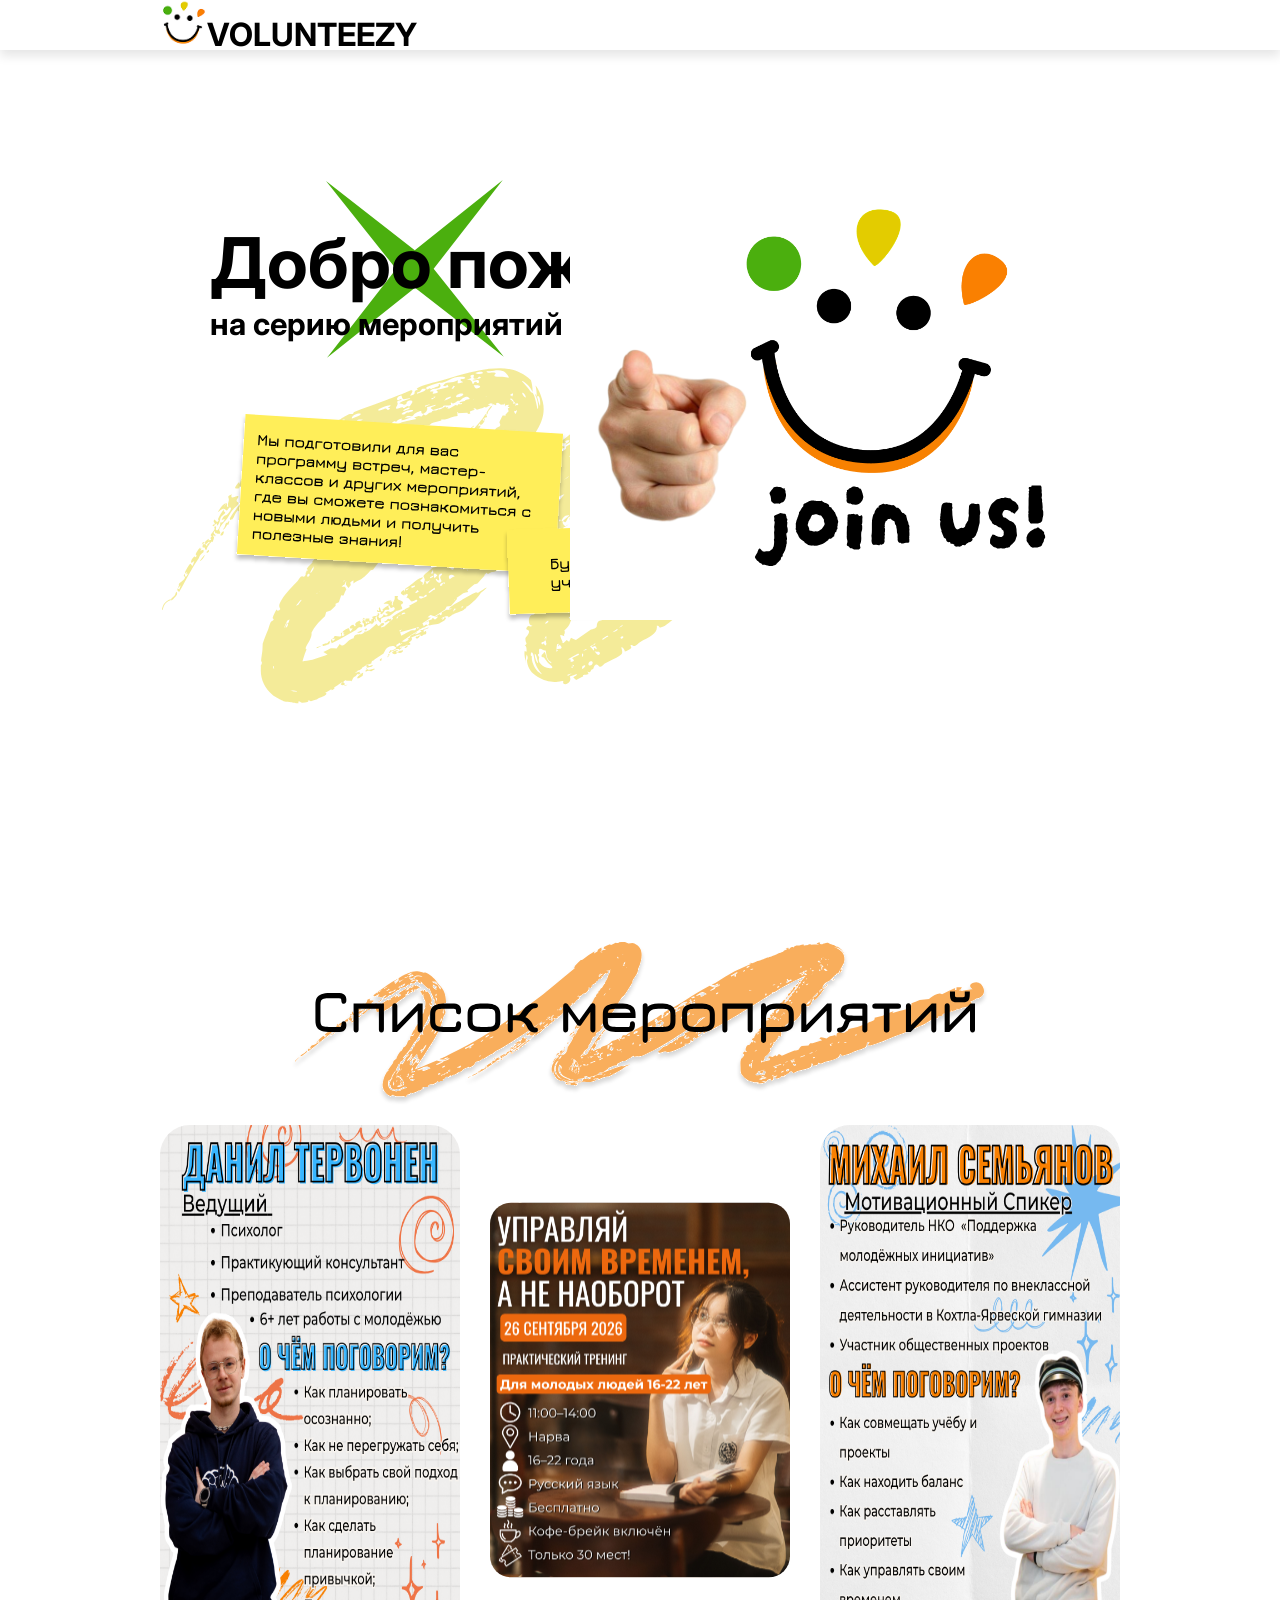
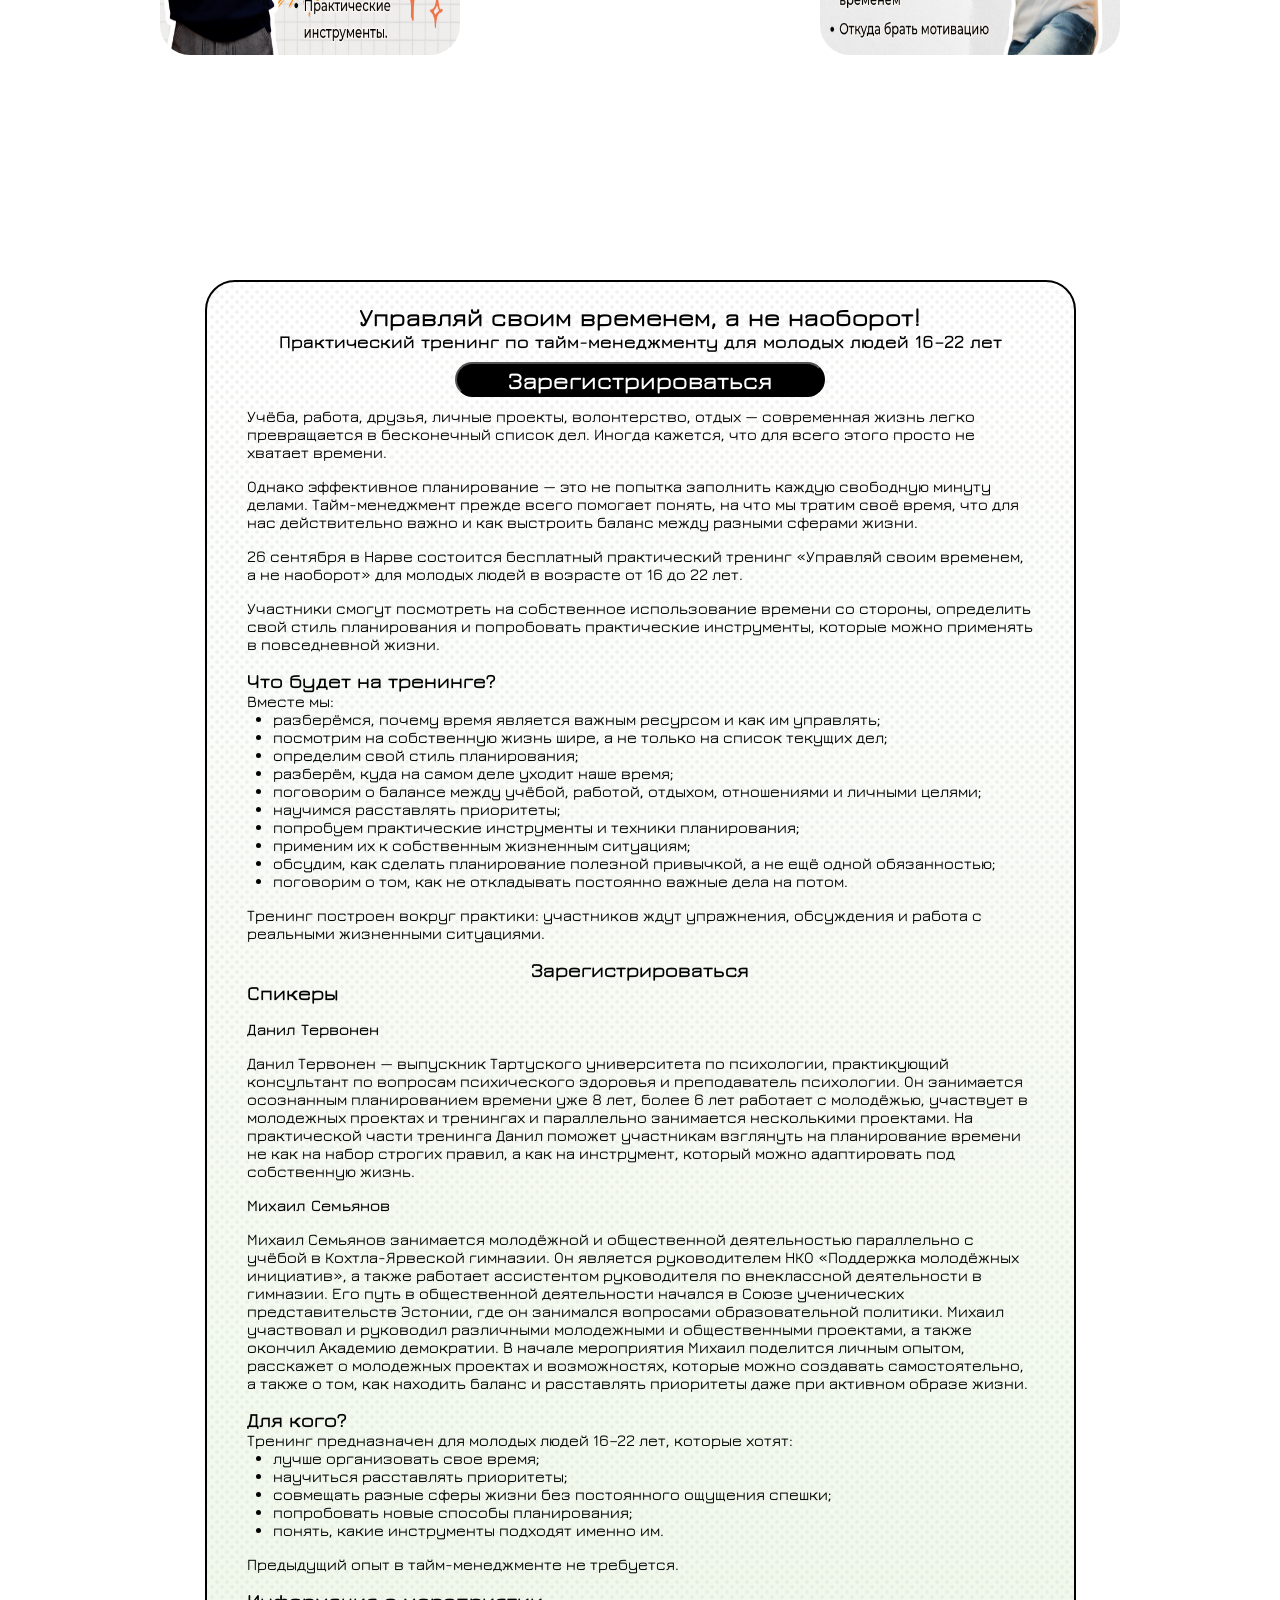
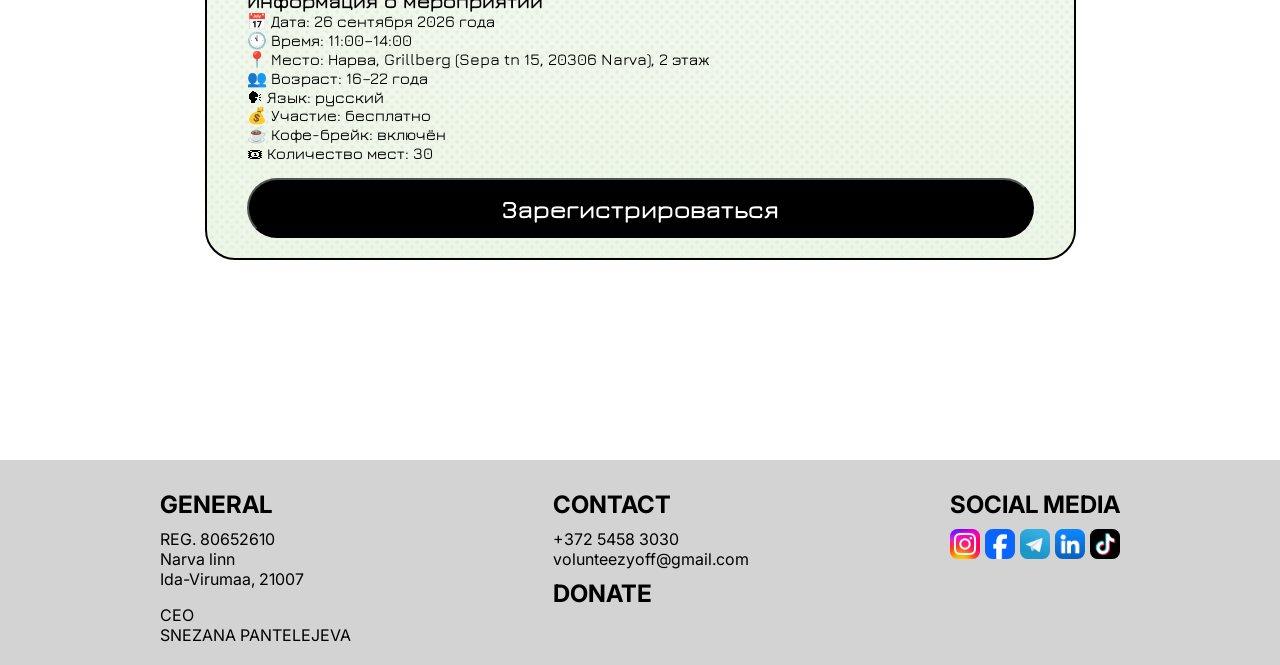
==== index.html @ ad58141f "Update index.html" ====
<head>
    <meta charset="UTF-8">
    <meta name="viewport" content="width=device-width, initial-scale=1.0">
    <title>VOLUNTEEZYland</title>
    <link rel="preconnect" href="https://fonts.googleapis.com">
    <link rel="preconnect" href="https://fonts.gstatic.com" crossorigin>
    <link href="https://fonts.googleapis.com/css2?family=Inter:ital,opsz,wght@0,14..32,100..900;1,14..32,100..900&display=swap" rel="stylesheet">
    <link rel="stylesheet" href="base.css">
</head>

<body>
    <header>
        <div class="container">
            <span class="logo"><a href=""><img src="img/logo.png">VOLUNTEEZY</a></span>
        </div>
    </header>
    
    <div class="start container">
        <div>
            <div class="title">
                <h1>Добро пожаловать</h1>
                <h3>на серию мероприятий MTÜ VOLUNTEEZY!</h3>
                <span class="star"><img src="img/Star 1.svg" alt=""></span>
                <span class="textt"><img src="img/info.svg" alt=""></span>
            </div>
            <span class="stiker"><img src="img/stiker.svg" alt=""></span>
        </div>
    </div>
    
    <div class="spisok container">
        <img src="img/spisok.svg" alt="">
    </div>

    <div class="cards container">
        <a href="#event1"><img src="img/daniil otdelno.png" alt=""></a>
        <a href="#event1"><img src="img/insta 1.svg" alt=""></a>
        <a href="#event1"><img src="img/mihail otdelno.png" alt=""></a>
    </div>

    <section id="event1">
        <div class="text container">
            <div class="eventbox">
                <h2>Управляй своим временем, а не наоборот!</h2>
                <h3>Практический тренинг по тайм-менеджменту для молодых людей 16–22 лет</h3>
                <div class="firstbutton"><button onclick="window.location.href='https://fienta.com/et/upravlyay-svoim-vremenem-a-ne-naoborot-prakticheskiy-trening-po-taym-menedzhmentu-dlya-molodyh-lyudey?utm_source=homepage&utm_medium=website'">Зарегистрироваться</button></div>
                <p>Учёба, работа, друзья, личные проекты, волонтерство, отдых — современная жизнь легко превращается в бесконечный список дел. Иногда кажется, что для всего этого просто не хватает времени.</p>
                <p>Однако эффективное планирование — это не попытка заполнить каждую свободную минуту делами. Тайм-менеджмент прежде всего помогает понять, на что мы тратим своё время, что для нас действительно важно и как выстроить баланс между разными сферами жизни.</p>
                <p>26 сентября в Нарве состоится бесплатный практический тренинг «Управляй своим временем, а не наоборот» для молодых людей в возрасте от 16 до 22 лет.</p>
                <p>Участники смогут посмотреть на собственное использование времени со стороны, определить свой стиль планирования и попробовать практические инструменты, которые можно применять в повседневной жизни.</p>
                <h4>Что будет на тренинге?</h4>
                <p class="exceptionli">Вместе мы:</p>
                <ul>
                    <li>разберёмся, почему время является важным ресурсом и как им управлять;</li>
                    <li>посмотрим на собственную жизнь шире, а не только на список текущих дел;</li>
                    <li>определим свой стиль планирования;</li>
                    <li>разберём, куда на самом деле уходит наше время;</li>
                    <li>поговорим о балансе между учёбой, работой, отдыхом, отношениями и личными целями;</li>
                    <li>научимся расставлять приоритеты;</li>
                    <li>попробуем практические инструменты и техники планирования;</li>
                    <li>применим их к собственным жизненным ситуациям;</li>
                    <li>обсудим, как сделать планирование полезной привычкой, а не ещё одной обязанностью;</li>
                    <li>поговорим о том, как не откладывать постоянно важные дела на потом.</li>
                </ul>
                <p>Тренинг построен вокруг практики: участников ждут упражнения, обсуждения и работа с реальными жизненными ситуациями. </p>
                <a href="https://fienta.com/et/upravlyay-svoim-vremenem-a-ne-naoborot-prakticheskiy-trening-po-taym-menedzhmentu-dlya-molodyh-lyudey?utm_source=homepage&utm_medium=website">Зарегистрироваться</a>
                <h4 class="space">Спикеры</h4>
                <p class="pname">Данил Тервонен</p>
                <p>Данил Тервонен — выпускник Тартуского университета по психологии, практикующий консультант по вопросам психического здоровья и преподаватель психологии. Он занимается осознанным планированием времени уже 8 лет, более 6 лет работает с молодёжью, участвует в молодежных проектах и тренингах и параллельно занимается несколькими проектами. На практической части тренинга Данил поможет участникам взглянуть на планирование времени не как на набор строгих правил, а как на инструмент, который можно адаптировать под собственную жизнь.</p>
                <p class="pname">Михаил Семьянов</p>
                <p>Михаил Семьянов занимается молодёжной и общественной деятельностью параллельно с учёбой в Кохтла-Ярвеской гимназии. Он является руководителем НКО «Поддержка молодёжных инициатив», а также работает ассистентом руководителя по внеклассной деятельности в гимназии. Его путь в общественной деятельности начался в Союзе ученических представительств Эстонии, где он занимался вопросами образовательной политики. Михаил участвовал и руководил различными молодежными и общественными проектами, а также окончил Академию демократии. В начале мероприятия Михаил поделится личным опытом, расскажет о молодежных проектах и возможностях, которые можно создавать самостоятельно, а также о том, как находить баланс и расставлять приоритеты даже при активном образе жизни.</p>
                <h4>Для кого?</h4>
                <p class="exceptionli">Тренинг предназначен для молодых людей 16–22 лет, которые хотят:</p>
                <ul>
                    <li>лучше организовать свое время;</li>
                    <li>научиться расставлять приоритеты;</li>
                    <li>совмещать разные сферы жизни без постоянного ощущения спешки;</li>
                    <li>попробовать новые способы планирования;</li>
                    <li>понять, какие инструменты подходят именно им.</li>
                </ul>
                <p>Предыдущий опыт в тайм-менеджменте не требуется.</p>
                <h4>Информация о мероприятии</h4>
                <ul class="list">
                    <li>📅 Дата: 26 сентября 2026 года</li>
                    <li>🕚 Время: 11:00–14:00</li>
                    <li>📍 Место: Нарва, Grillberg (Sepa tn 15, 20306 Narva), 2 этаж</li>
                    <li>👥 Возраст: 16–22 года</li>
                    <li>🗣 Язык: русский</li>
                    <li>💰 Участие: бесплатно</li>
                    <li>☕️ Кофе-брейк: включён</li>
                    <li>🎟 Количество мест: 30</li>
                </ul>
                <div class="lastbutton"><button onclick="window.location.href='https://fienta.com/et/upravlyay-svoim-vremenem-a-ne-naoborot-prakticheskiy-trening-po-taym-menedzhmentu-dlya-molodyh-lyudey?utm_source=homepage&utm_medium=website'">Зарегистрироваться</button></div>
            </div>
        </div>
    </section>


    <footer>
        <div class="f container">
            <div>
                <h2>GENERAL</h2>
                <p>REG. 80652610</p>
                <p>Narva linn</p>
                <p>Ida-Virumaa, 21007</p>
                <p class="CEO">CEO</p>
                <p>SNEZANA PANTELEJEVA</p>
            </div>
            <div>
                <h2>CONTACT</h2>
                <p>+372 5458 3030</p>
                <p>volunteezyoff@gmail.com</p>
                <h2>DONATE</h2>
            </div>
            <div>
                <h2>SOCIAL MEDIA</h2>
                <div>
                    <ul>
                       <li><a href="https://www.instagram.com/volunteezy_estonia?igsh=MThyc3R0cWtpamVhZQ=="><img src="img/inst.svg" alt=""></a></li>
                       <li><a href="https://www.facebook.com/share/1DVVcour4d/"><img src="img/facebook.svg" alt=""></a>
                       <li><a href="https://t.me/volunteezyEE"><img src="img/telegram.svg" alt=""></a></li>
                       <li><a href="https://linktr.ee/volunteezyest"><img src="img/In.svg" alt=""></a></li>
                       <li><a href="https://www.tiktok.com/@volunteezy.ee"><img src="img/tiktok.svg" alt=""></a></li>
                    </ul>
                </div>
            </div>
        </div>
    </footer>
</body>
</html>
---- base.css ----
@import url('https://fonts.googleapis.com/css2?family=Jura:wght@300;400;500;600;700&display=swap');

* {
    box-sizing: border-box;
    margin: 0;
    padding: 0;
}

body {
    font-family: "inter" ;
    font-weight: 400;
    font-size: 16px;
}

a {
    text-decoration: none;
}

img {
    max-width: 100%;
}

button {
    transition: all 500ms ease;
}

button:hover {
    cursor: pointer;
    transform: scale(1.05);
}

.container {
    justify-self: center; 
    height: fit-content;
    max-width: 1320px;
    width: 75vw;
    margin: 0 auto;
}

html {
    scroll-behavior: smooth;
}

section {
    scroll-margin-top: 100px;
}

/*header*/

header {
    height: 50px;
    align-items: center;
    position: fixed;
    top: 0;
    width: 100%;
    background: white;
    box-shadow: 0 6px 10px rgba(0, 0, 0, 0.1);
    z-index: 100;
}

header .logo {
    text-transform: uppercase;
    font-size: 32px;
    font-weight: bold;
    color: black;
}

header .logo a {
    color: black;
}

header .logo img {
    height: 46px;
}

header nav {
    float: right;
    width: 50%;
    padding: 15px 0;
}

header nav ul {
    list-style: none;
    display: flex;
    justify-content: space-between;
}

header nav ul li {
    display: inline-block;
    padding: 0;
}

header nav ul li a {
    color:black
}

header nav ul li a:hover {
    border-bottom: 1px solid black;
}

/*last info box*/

footer {
    width: 100%;
    background: lightgray;
    padding: 20px 0;
    margin-top: 20px;
}

footer .f {
    display: flex;
    justify-content: space-between;
}

footer h2 {
    margin: 10px 0;
}

footer .CEO {
    margin-top: 16px
}

footer img {
    height: 30px;
}

footer ul {
    list-style: none;
    display: flex;
    justify-content: space-between;
}

footer ul li {
    display: inline-block;
    padding: 0;
}

/*start*/

.start {
    margin-top: 220px;
    position: relative;
}

.start h1 {
    font-size: 70px;
}

.start h3 {
    font-size: 31px;
}

.start .title {
    position: relative;
    display: inline-block;
    padding-left: 50px;
}

.start .star {
    position: absolute;
    z-index: -1;
    top: -40;
    right: 356;
}

.start .textt img {
    max-width: 100%;
    position: absolute;
    right: 15;
}

.start .stiker {
    position: absolute;
    right: 50px;
    top: -100px;
}

/*spisok*/
.spisok {
    margin-top: 600px;
    display: flex;
    justify-content: center;
}

/*cards*/

.cards {
    margin-top: 20px;
    display: grid;
    grid-template-columns: repeat(3, 1fr);
    gap: 30px;
}

.cards img {
    display: block;
    width: 420px;
    height: 530px;
    border-radius: 30px;
}

/*event box*/

.text {
    margin-top: 225px;
    display: flex;
    justify-content: center;
    margin-bottom: 200px;
    font-family: 'Jura', sans-serif;
    font-weight: 500;
}

.text .eventbox {
    width: 871px;
    padding: 20px 40px 20px 40px;
    border: 2px solid black;
    border-radius: 30px;
    background: radial-gradient(circle,rgba(216, 216, 216,.30) 2px, transparent 2px), radial-gradient(circle,rgba(216, 216, 216,.30) 2px, transparent 2px), linear-gradient(rgba(255, 255, 255, 1), rgba(75, 175, 14, 0.1));
    background-size: 10px 10px, 10px 10px, cover;
    background-position: 0 0, 5px 5px, 0 0;
}

.text .eventbox h2 {
    font-size: 25px;
    text-align: center;
}

.text .eventbox h3 {
    font-size: 18px;
    text-align: center;
}

.text .eventbox h4 {
    font-size: 20px;
}

.text .eventbox ul {
    margin-bottom: 16px;
}

.text .eventbox ul li {
    margin-left: 26px;
}

.text .eventbox button {
    color: white;
    background-color: black;
    font-weight: bold;
    font-family: 'Jura', sans-serif;
}

.text .eventbox .firstbutton {
    display: flex;
    justify-content: center;
    padding: 10px;
}

.text .eventbox .firstbutton button {
    font-size: 24px;
    height: 35px;
    width: 370px;
    border-radius: 30px;
}

.text .eventbox .lastbutton {
    display: flex;
    justify-content: center;
}

.text .eventbox .lastbutton button {
    font-size: 25px;
    width: 851px;
    height: 60px;
    border-radius: 30px;
}

.text .eventbox p {
    margin-bottom: 16px;
}

.text .eventbox a {
    color: black;
    display: block;
    font-size: 20px;
    text-align: center;
    font-weight: bold;
}

.text .eventbox .exceptionli {
    margin-bottom: 0px;
}

.text .eventbox .pname {
    font-weight: 600;
}

.text .eventbox .space {
    margin-bottom: 16px;
}

.text .eventbox .list {
    list-style: none;
    margin-left: -26px;
}
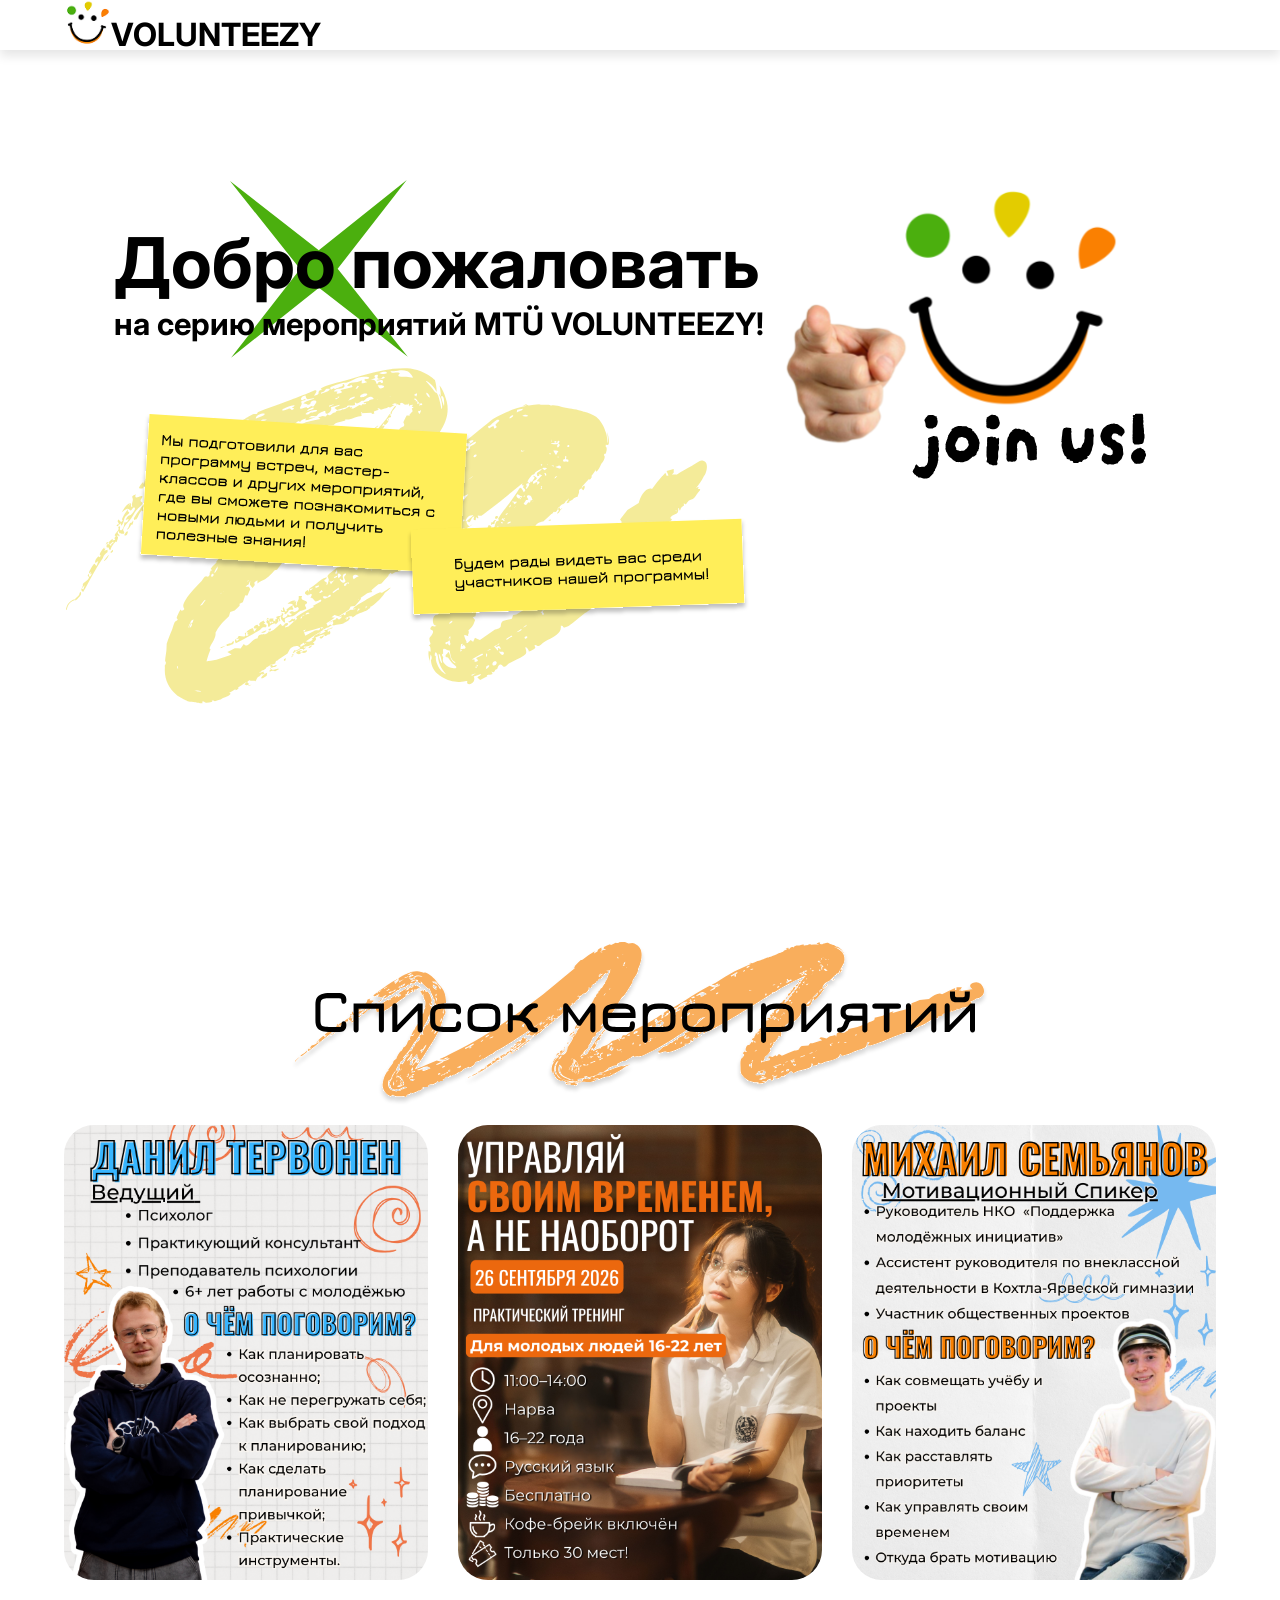
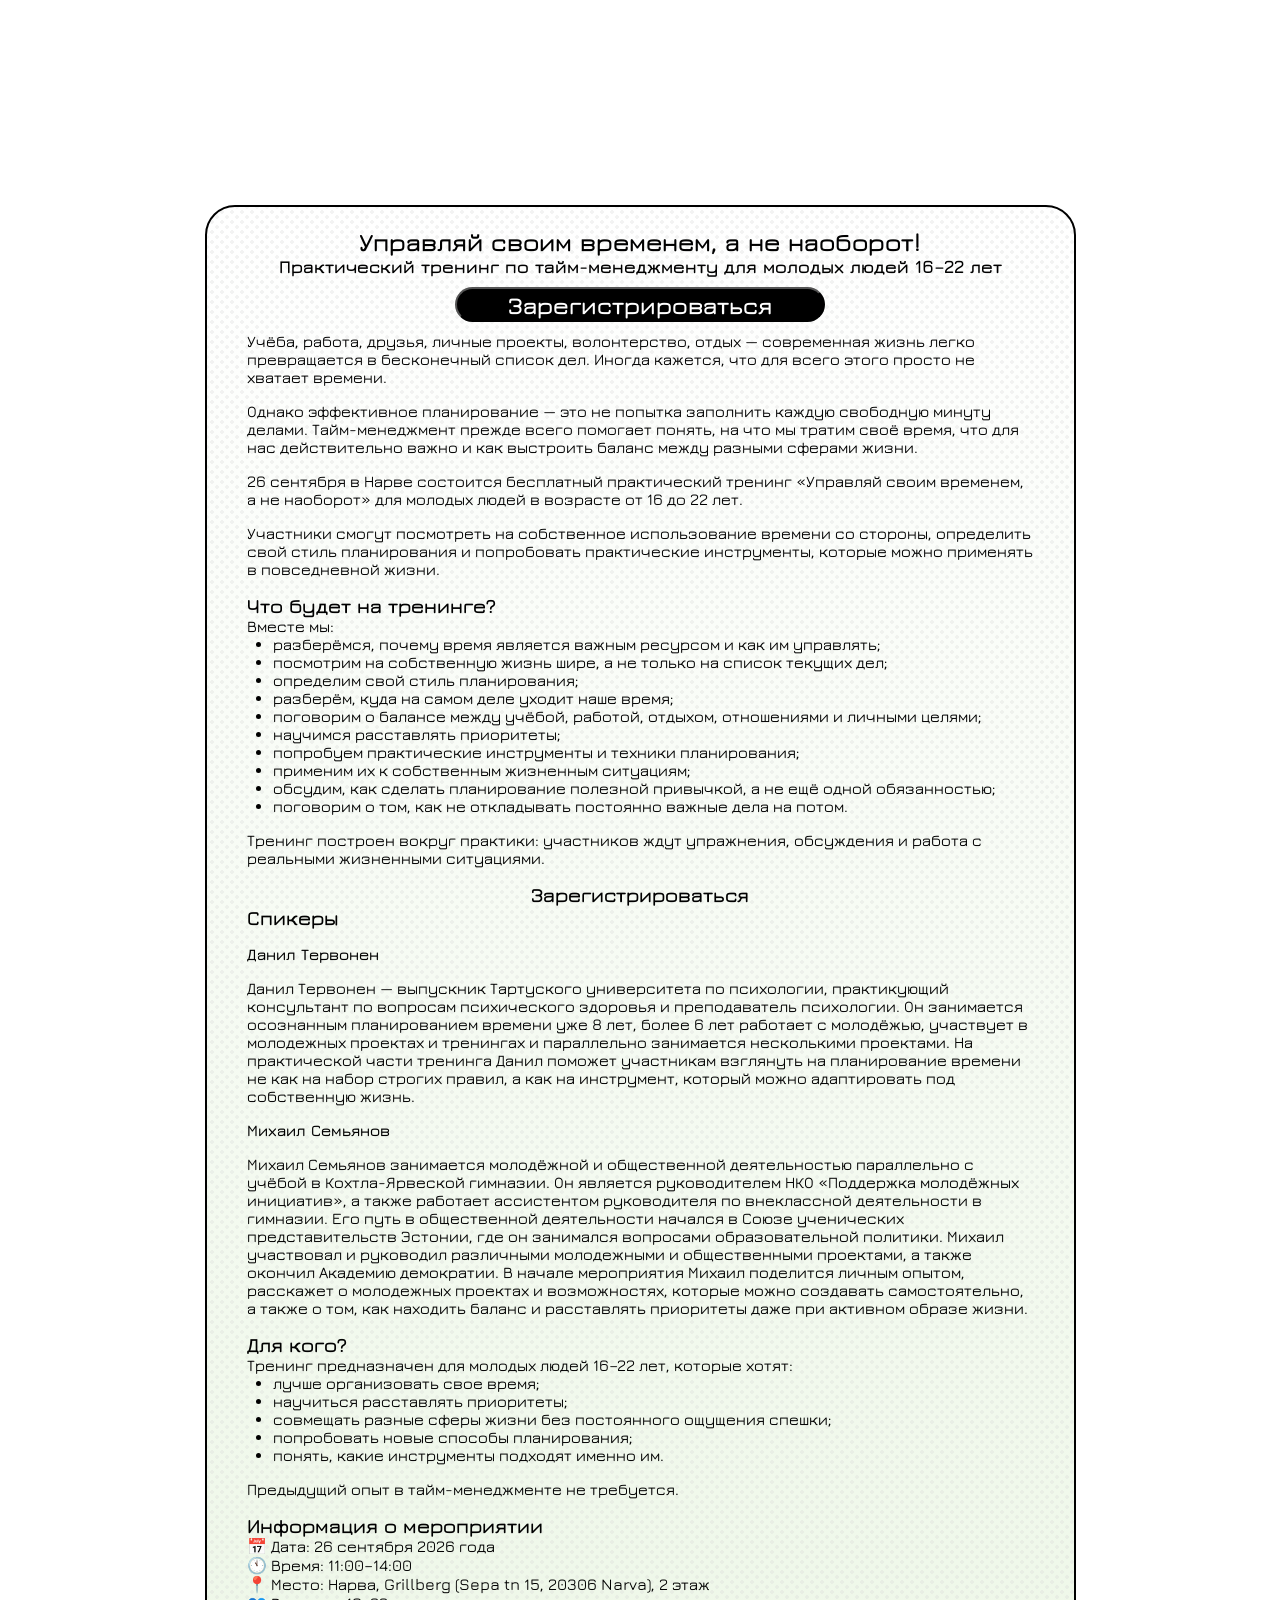
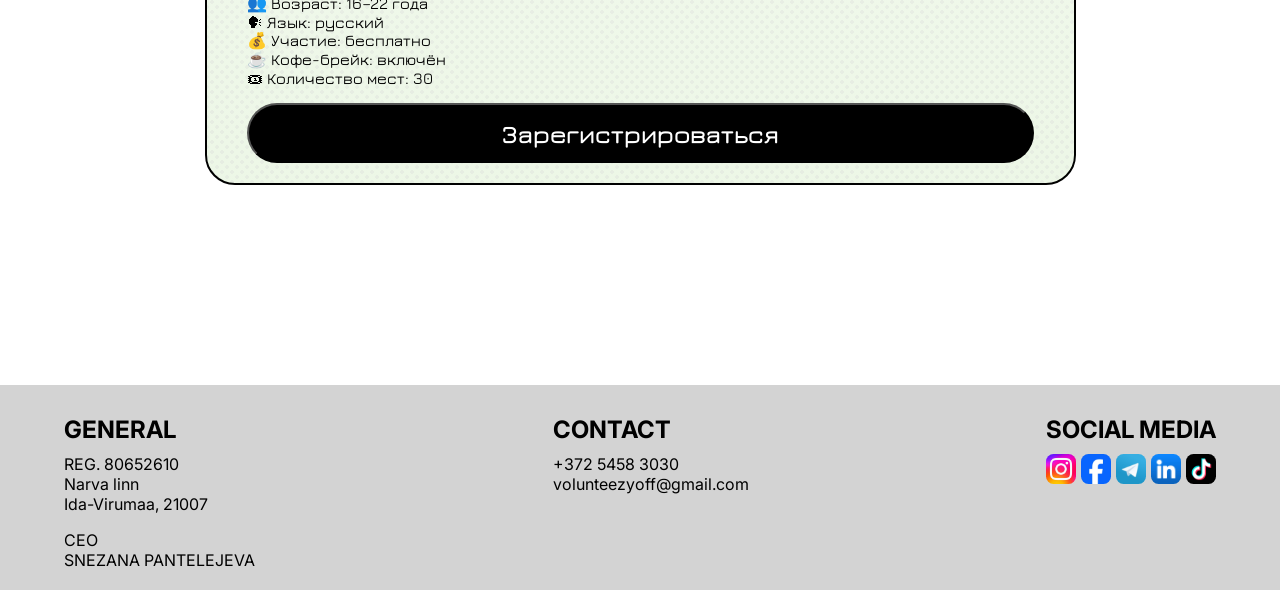
==== commit bafd2f17: "Update index.html" ====
--- a/index.html
+++ b/index.html
@@ -109,7 +109,6 @@
                 <h2>CONTACT</h2>
                 <p>+372 5458 3030</p>
                 <p>volunteezyoff@gmail.com</p>
-                <h2>DONATE</h2>
             </div>
             <div>
                 <h2>SOCIAL MEDIA</h2>
--- a/base.css
+++ b/base.css
@@ -33,7 +33,7 @@
     justify-self: center; 
     height: fit-content;
     max-width: 1320px;
-    width: 75vw;
+    width: 90%;
     margin: 0 auto;
 }
 
@@ -135,6 +135,32 @@
     padding: 0;
 }
 
+@media (max-width: 768px) {
+
+    footer .f {
+        flex-direction: column;
+        gap: 30px;
+    }
+
+    footer ul {
+        display: flex;
+        flex-direction: row;
+        justify-content: flex-start;
+        gap: 15px;
+        padding: 0;
+        margin: 15px 0 0;
+    }
+
+    footer ul li {
+        display: block;
+    }
+
+    footer img {
+        height: 30px;
+        width: auto;
+    }
+}
+
 /*start*/
 
 .start {
@@ -159,14 +185,14 @@
 .start .star {
     position: absolute;
     z-index: -1;
-    top: -40;
-    right: 356;
+    top: -40px;
+    right: 356px;
 }
 
 .start .textt img {
     max-width: 100%;
     position: absolute;
-    right: 15;
+    right: 15px;
 }
 
 .start .stiker {
@@ -175,11 +201,61 @@
     top: -100px;
 }
 
+@media (max-width: 1420px) {
+    .start .stiker {
+        margin-left: 700px;
+
+    }
+}
+
+@media (max-width: 768px) {
+
+    .start {
+        margin-top: 80px;
+        padding: 0 20px;
+    }
+
+    .start h1 {
+        font-size: 42px;
+    }
+
+    .start h3 {
+        font-size: 22px;
+    }
+
+    .start .title {
+        padding-left: 0;
+    }
+
+    .start .star {
+        top: -20px;
+        left: 70px;
+        width: 100px;
+    }
+
+    .start .textt img {
+        position: middle;
+        right: auto;
+        max-width: 100%;
+        height: auto;
+    }
+
+    .start .stiker {
+        display: none;
+    }
+}
+
 /*spisok*/
 .spisok {
     margin-top: 600px;
     display: flex;
     justify-content: center;
+}
+
+@media (max-width: 768px) {
+    .spisok {
+        margin-top: 300px;
+    }
 }
 
 /*cards*/
@@ -191,10 +267,16 @@
     gap: 30px;
 }
 
+@media (max-width: 768px) {
+  .cards {
+    grid-template-columns: 1fr;
+  }
+}
+
 .cards img {
     display: block;
-    width: 420px;
-    height: 530px;
+    width: 100%;
+    height: auto;
     border-radius: 30px;
 }
 
@@ -210,7 +292,8 @@
 }
 
 .text .eventbox {
-    width: 871px;
+    width: 100%;
+    max-width: 871px;
     padding: 20px 40px 20px 40px;
     border: 2px solid black;
     border-radius: 30px;
@@ -257,7 +340,8 @@
 .text .eventbox .firstbutton button {
     font-size: 24px;
     height: 35px;
-    width: 370px;
+    width: 100%;
+    max-width: 370px;
     border-radius: 30px;
 }
 
@@ -268,7 +352,8 @@
 
 .text .eventbox .lastbutton button {
     font-size: 25px;
-    width: 851px;
+    width: 100%;
+    max-width: 851px;
     height: 60px;
     border-radius: 30px;
 }
@@ -300,4 +385,4 @@
 .text .eventbox .list {
     list-style: none;
     margin-left: -26px;
-}+}
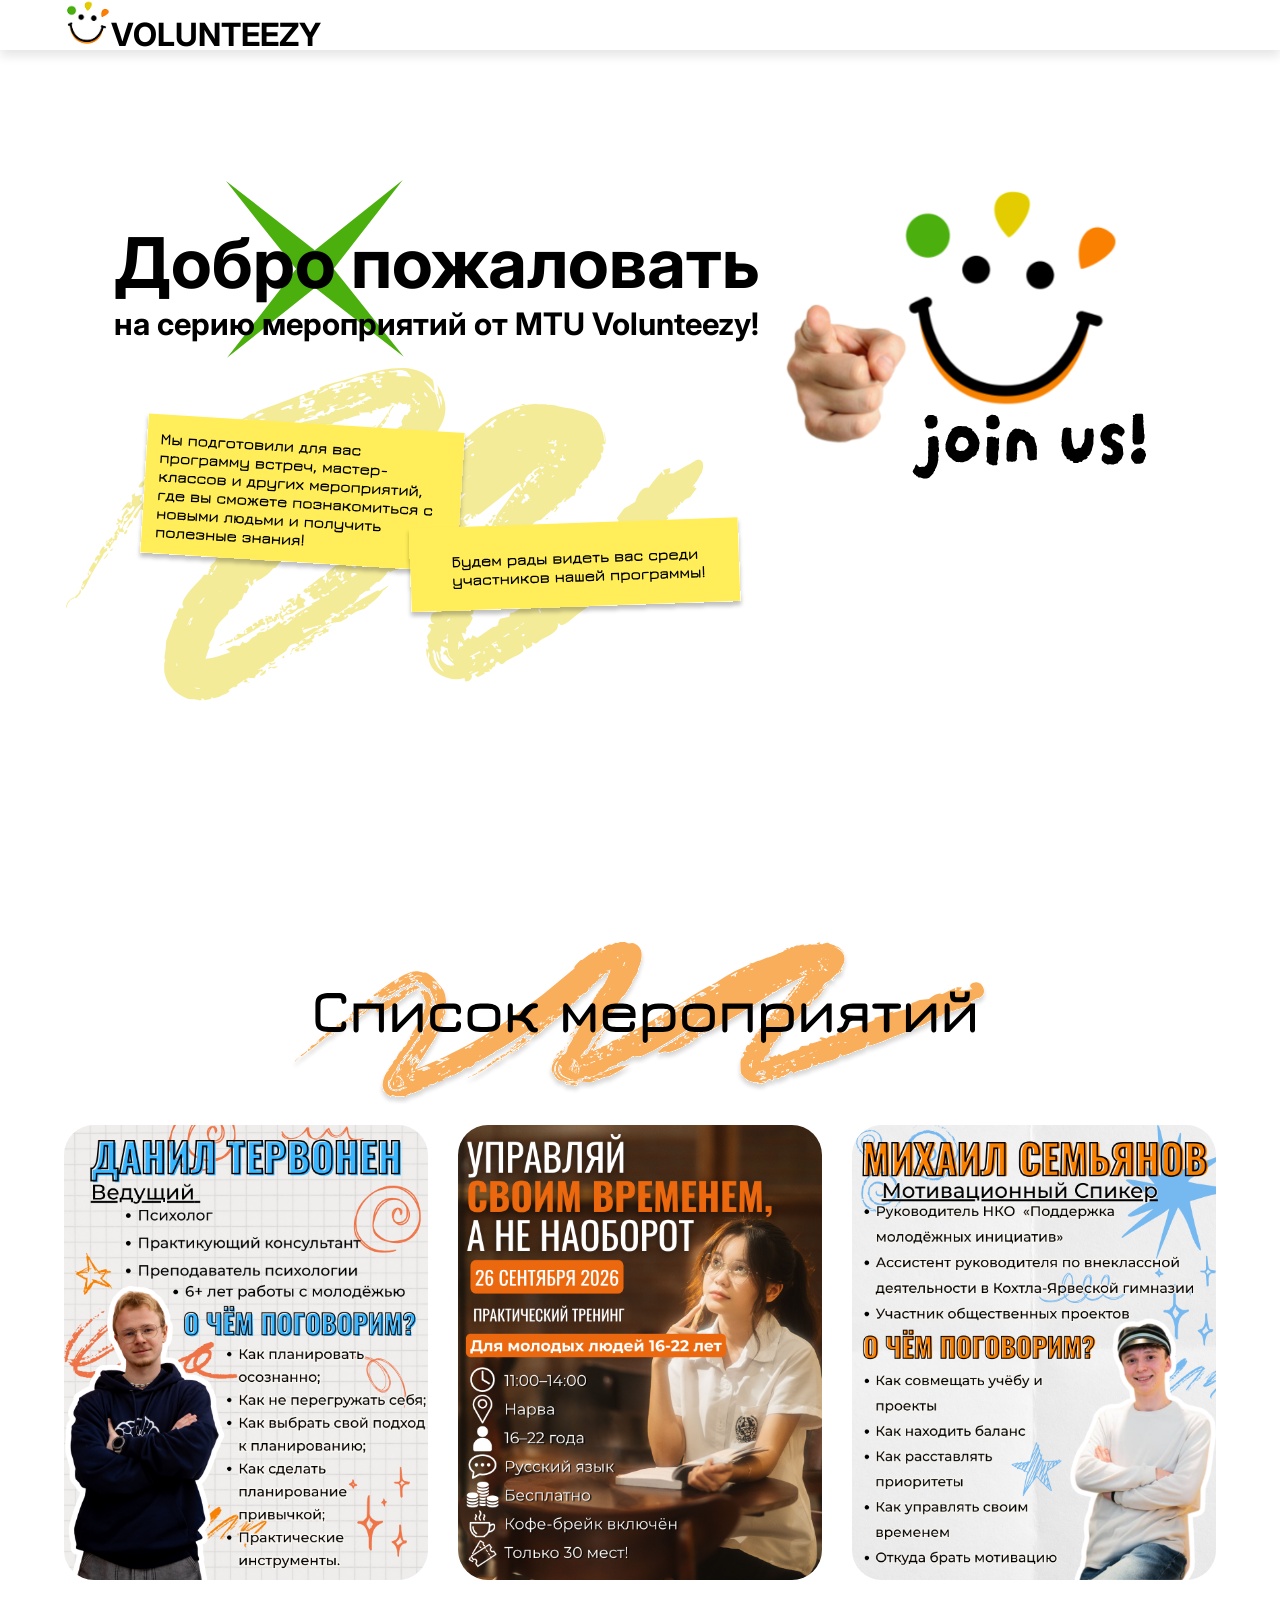
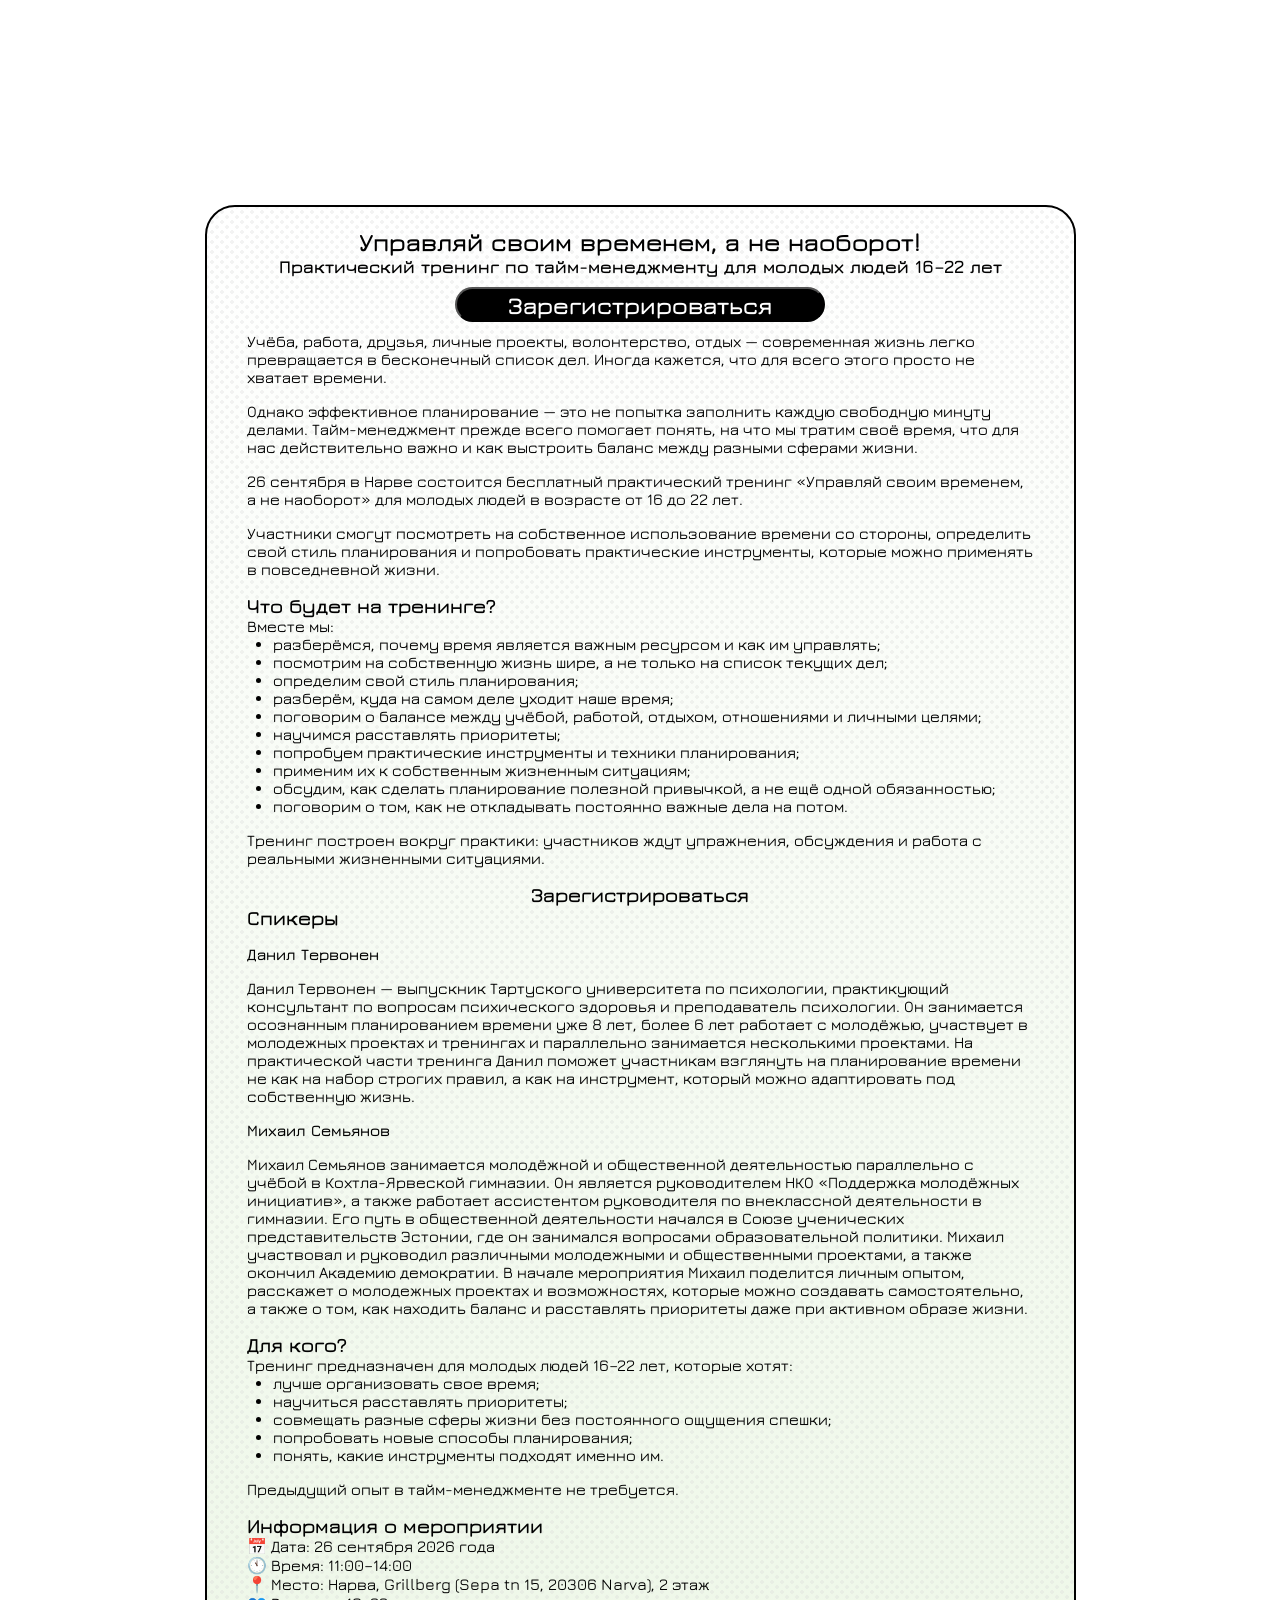
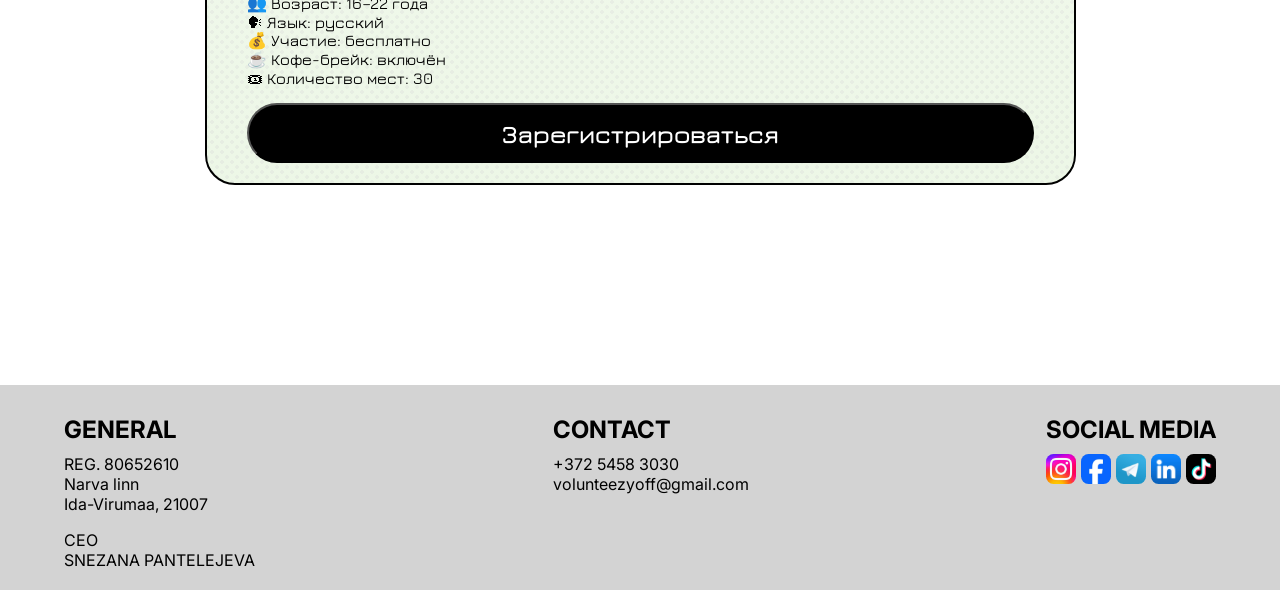
==== commit 85d51b23: "Update index.html" ====
--- a/index.html
+++ b/index.html
@@ -1,7 +1,7 @@
 <head>
     <meta charset="UTF-8">
     <meta name="viewport" content="width=device-width, initial-scale=1.0">
-    <title>VOLUNTEEZYland</title>
+    <title>VOLUNTEEZY</title>
     <link rel="preconnect" href="https://fonts.googleapis.com">
     <link rel="preconnect" href="https://fonts.gstatic.com" crossorigin>
     <link href="https://fonts.googleapis.com/css2?family=Inter:ital,opsz,wght@0,14..32,100..900;1,14..32,100..900&display=swap" rel="stylesheet">
@@ -19,7 +19,7 @@
         <div>
             <div class="title">
                 <h1>Добро пожаловать</h1>
-                <h3>на серию мероприятий MTÜ VOLUNTEEZY!</h3>
+                <h3>на серию мероприятий от MTU Volunteezy!</h3>
                 <span class="star"><img src="img/Star 1.svg" alt=""></span>
                 <span class="textt"><img src="img/info.svg" alt=""></span>
             </div>
--- a/base.css
+++ b/base.css
@@ -345,6 +345,10 @@
     border-radius: 30px;
 }
 
+@media (max-width: 768px) {
+    font-size: 20px;
+}
+
 .text .eventbox .lastbutton {
     display: flex;
     justify-content: center;
@@ -356,6 +360,10 @@
     max-width: 851px;
     height: 60px;
     border-radius: 30px;
+}
+
+@media (max-width: 768px) {
+    font-size: 21px;
 }
 
 .text .eventbox p {
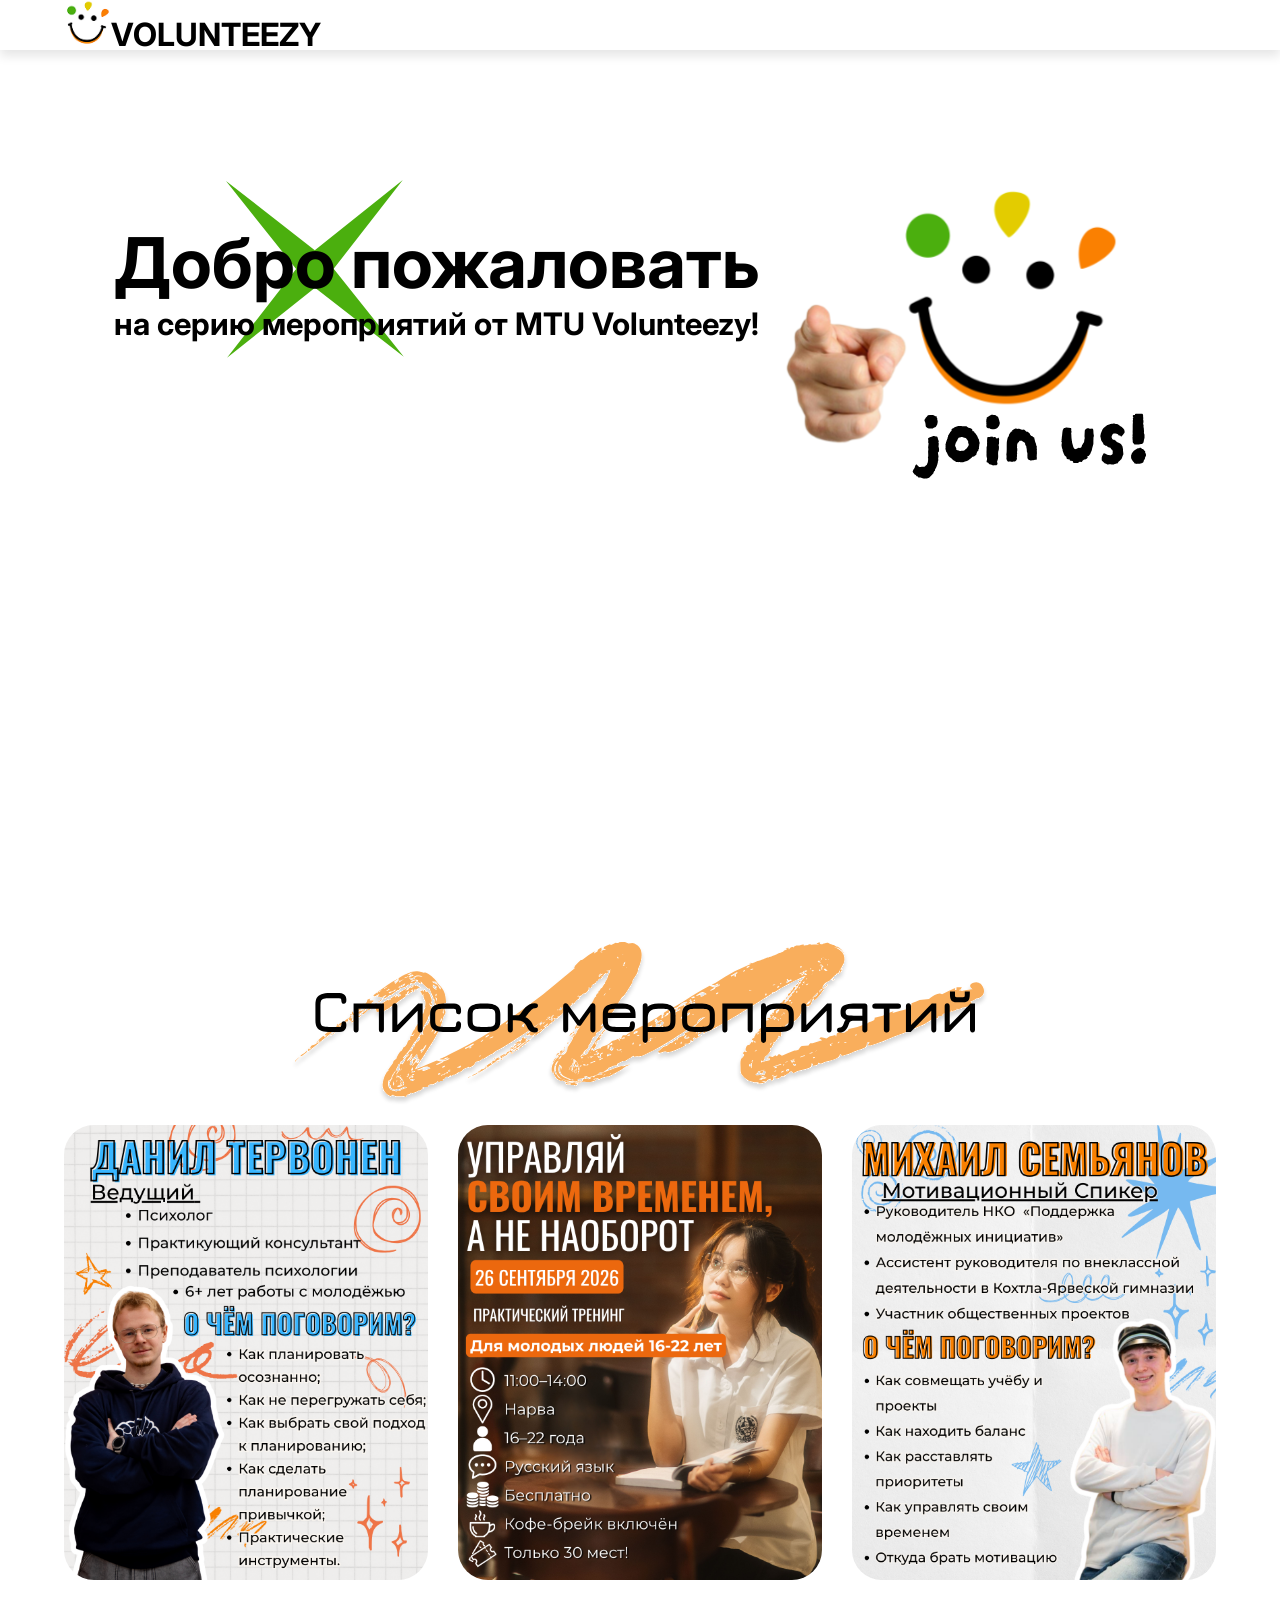
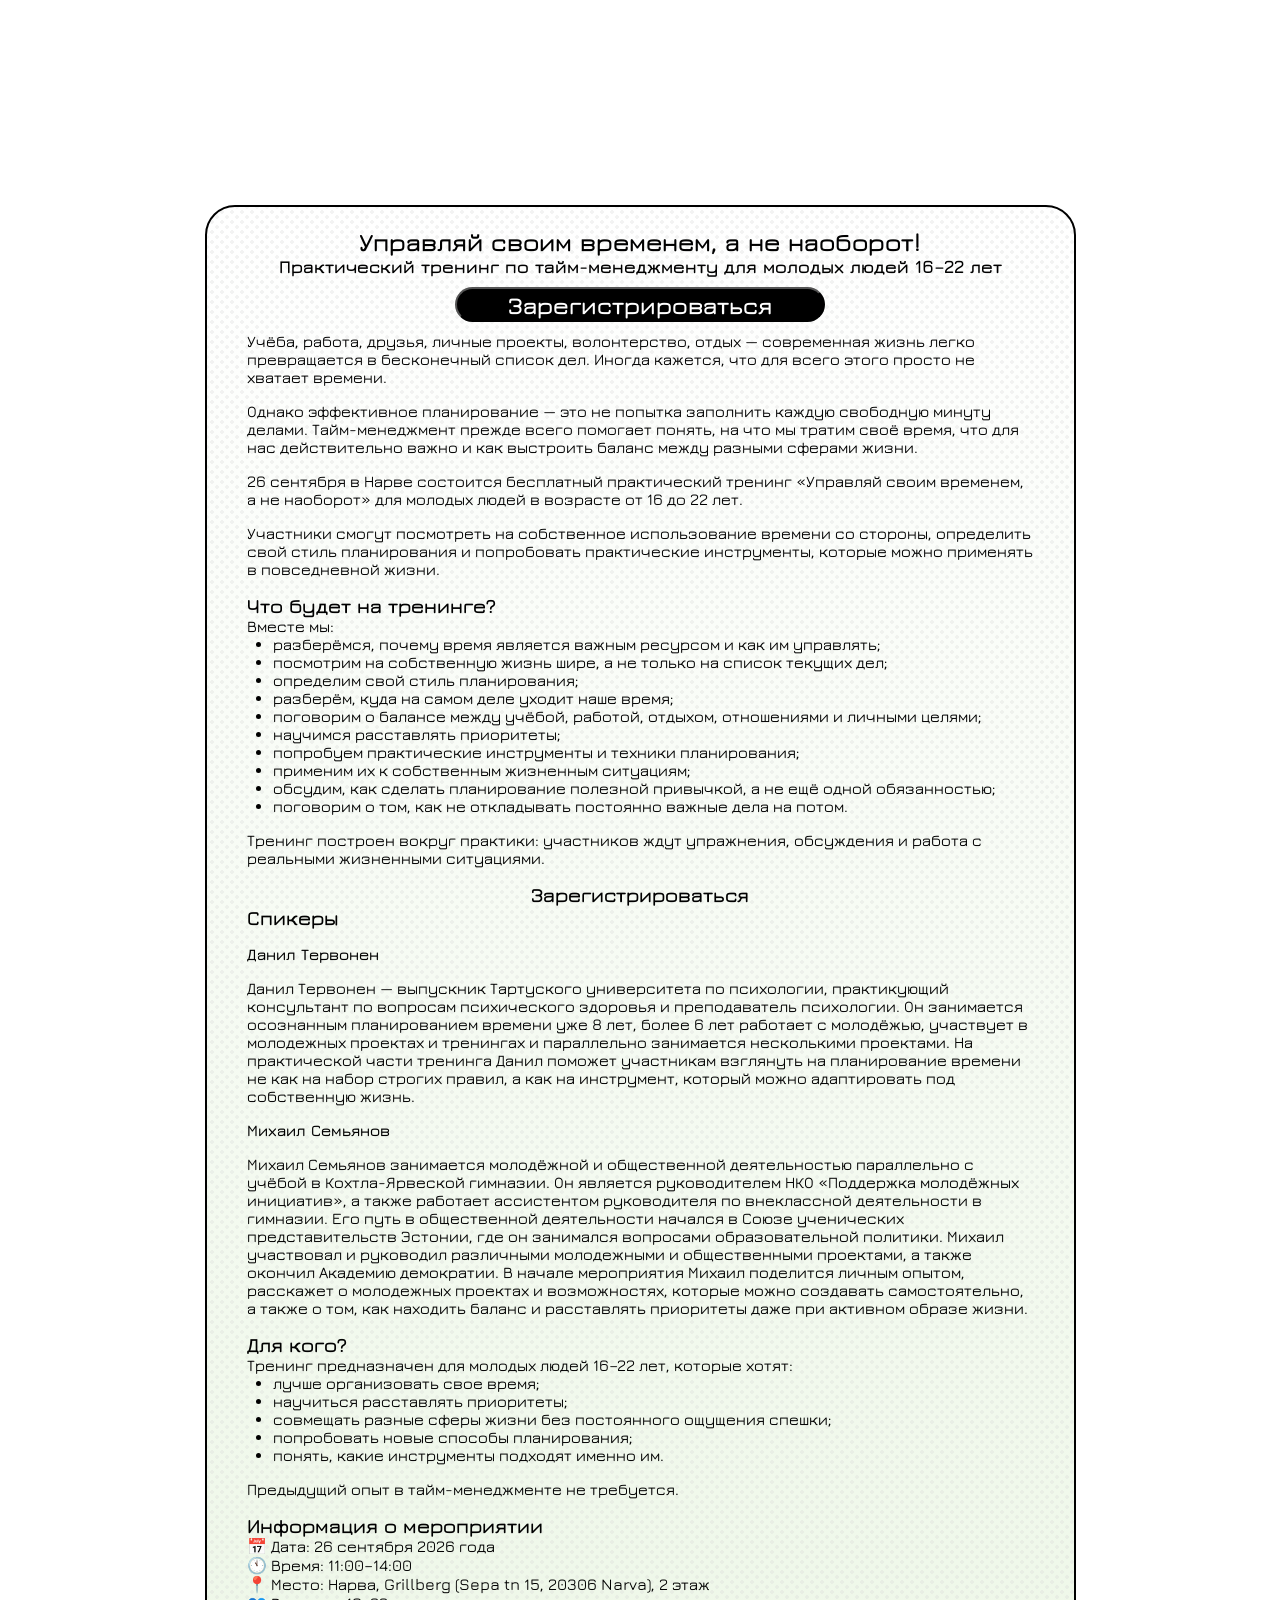
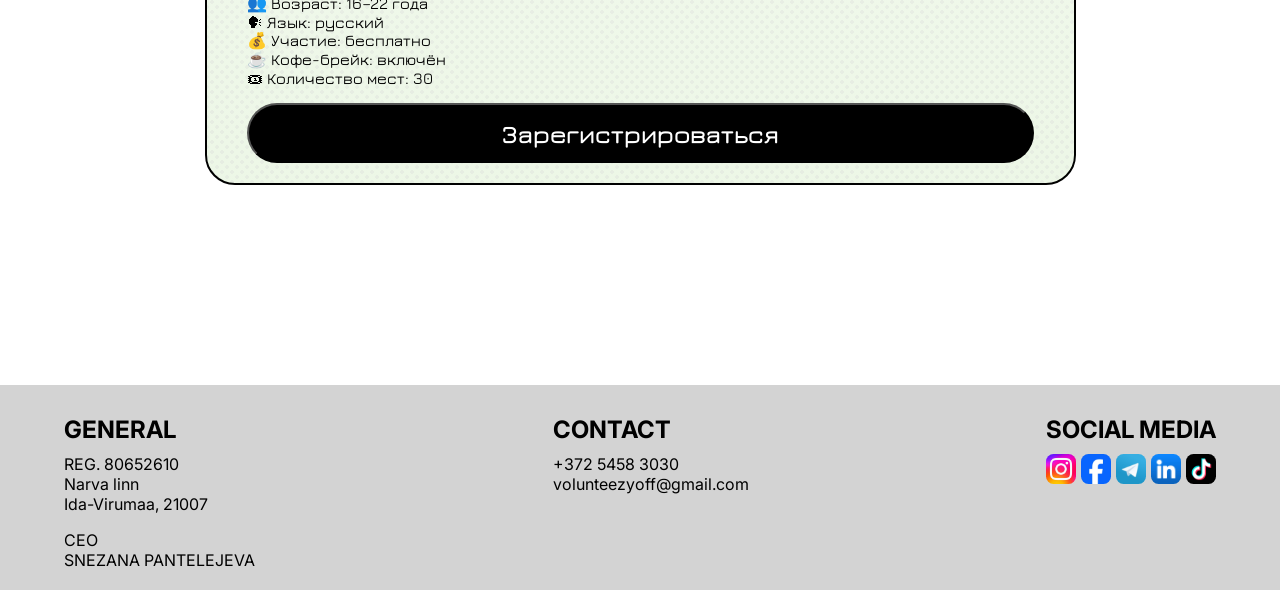
==== commit 5e5cc4cf: "Update index.html" ====
--- a/index.html
+++ b/index.html
@@ -21,7 +21,7 @@
                 <h1>Добро пожаловать</h1>
                 <h3>на серию мероприятий от MTU Volunteezy!</h3>
                 <span class="star"><img src="img/Star 1.svg" alt=""></span>
-                <span class="textt"><img src="img/info.svg" alt=""></span>
+                <span class="textt"><img src="img/Frame.svg" alt=""></span>
             </div>
             <span class="stiker"><img src="img/stiker.svg" alt=""></span>
         </div>
--- a/base.css
+++ b/base.css
@@ -346,7 +346,9 @@
 }
 
 @media (max-width: 768px) {
-    font-size: 20px;
+    .text .eventbox .firstbutton button {
+        font-size: 20px;
+    }
 }
 
 .text .eventbox .lastbutton {
@@ -363,7 +365,9 @@
 }
 
 @media (max-width: 768px) {
-    font-size: 21px;
+    .text .eventbox .lastbutton button {
+        font-size: 21px;
+    }
 }
 
 .text .eventbox p {
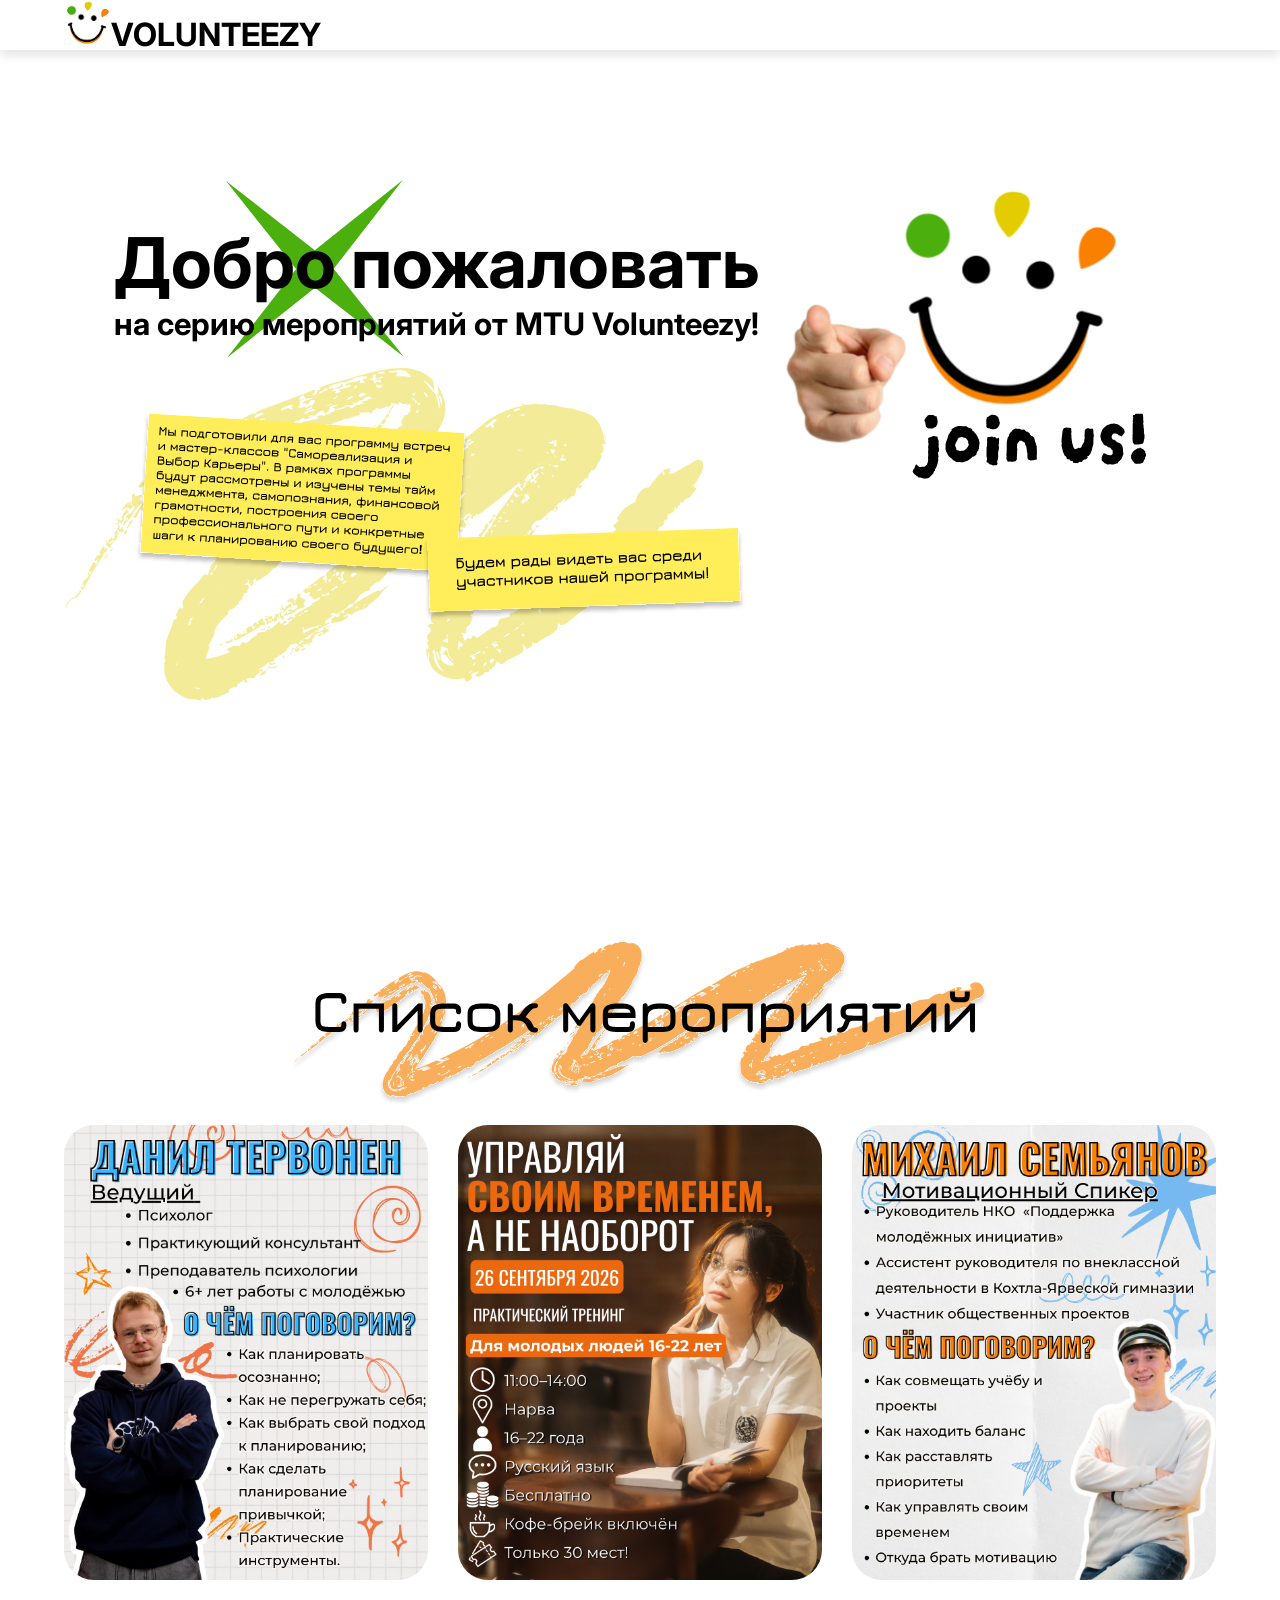
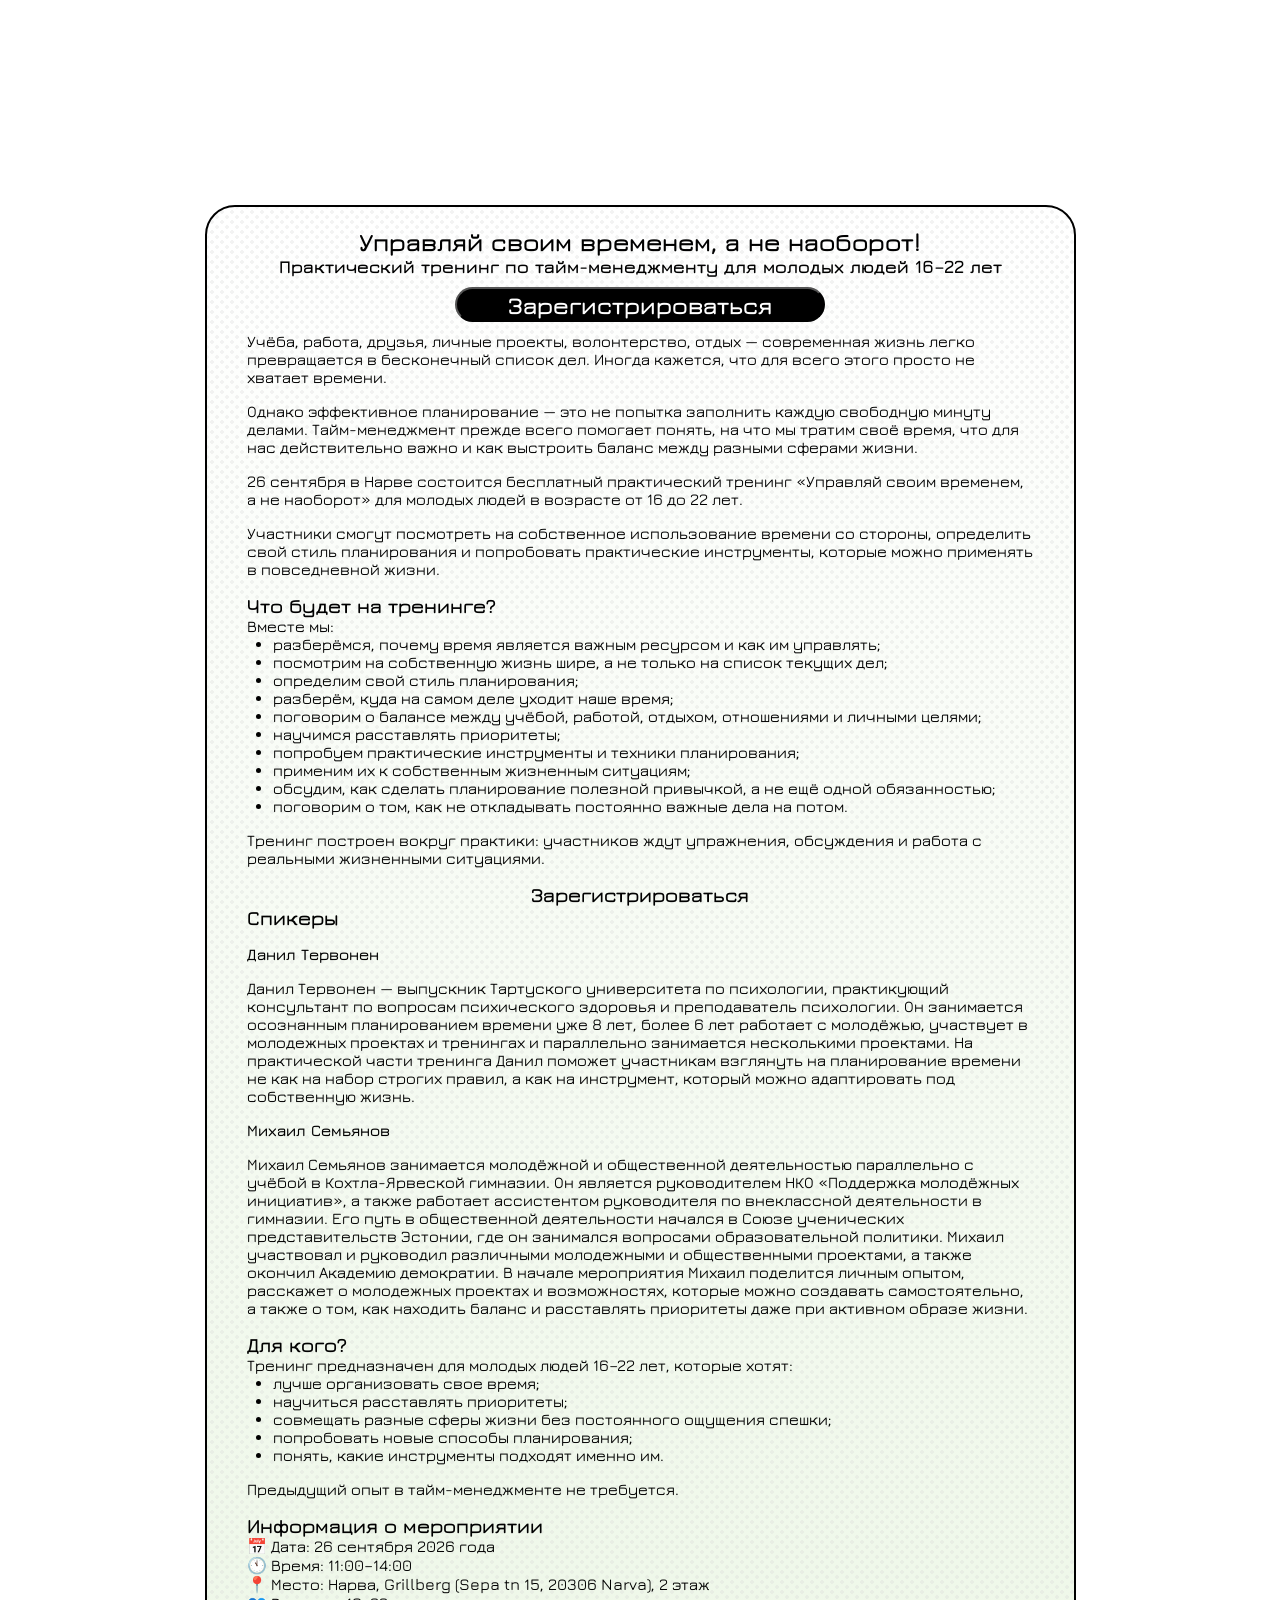
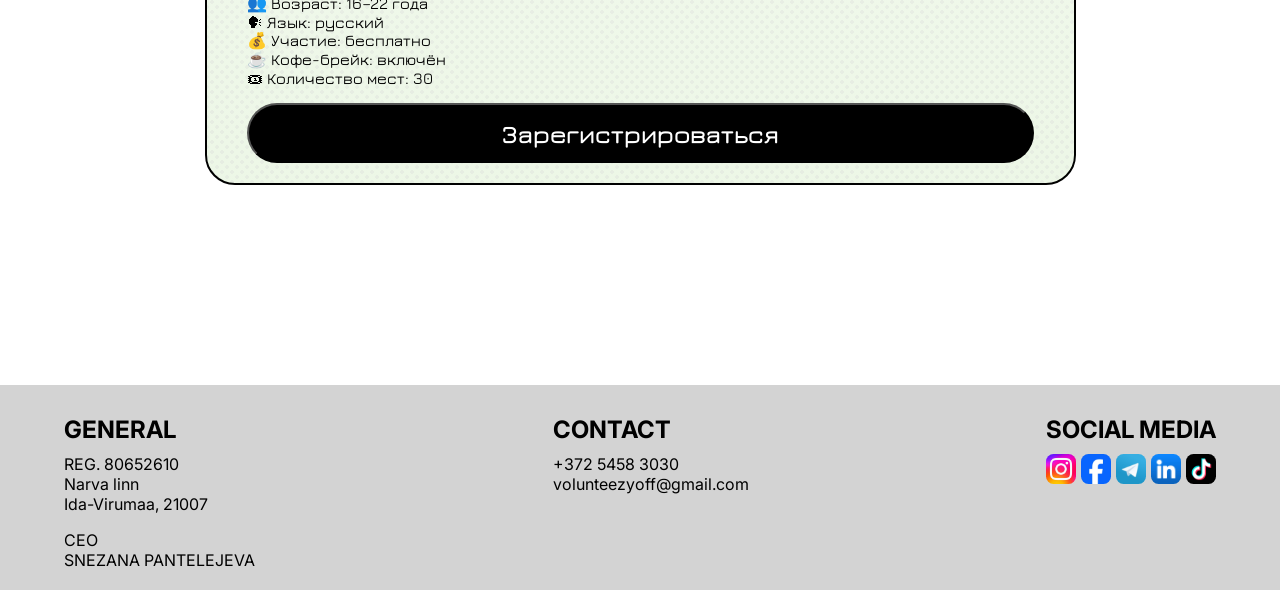
==== commit b9f20f41: "Update index.html" ====
(no text change in the page or its own stylesheets)
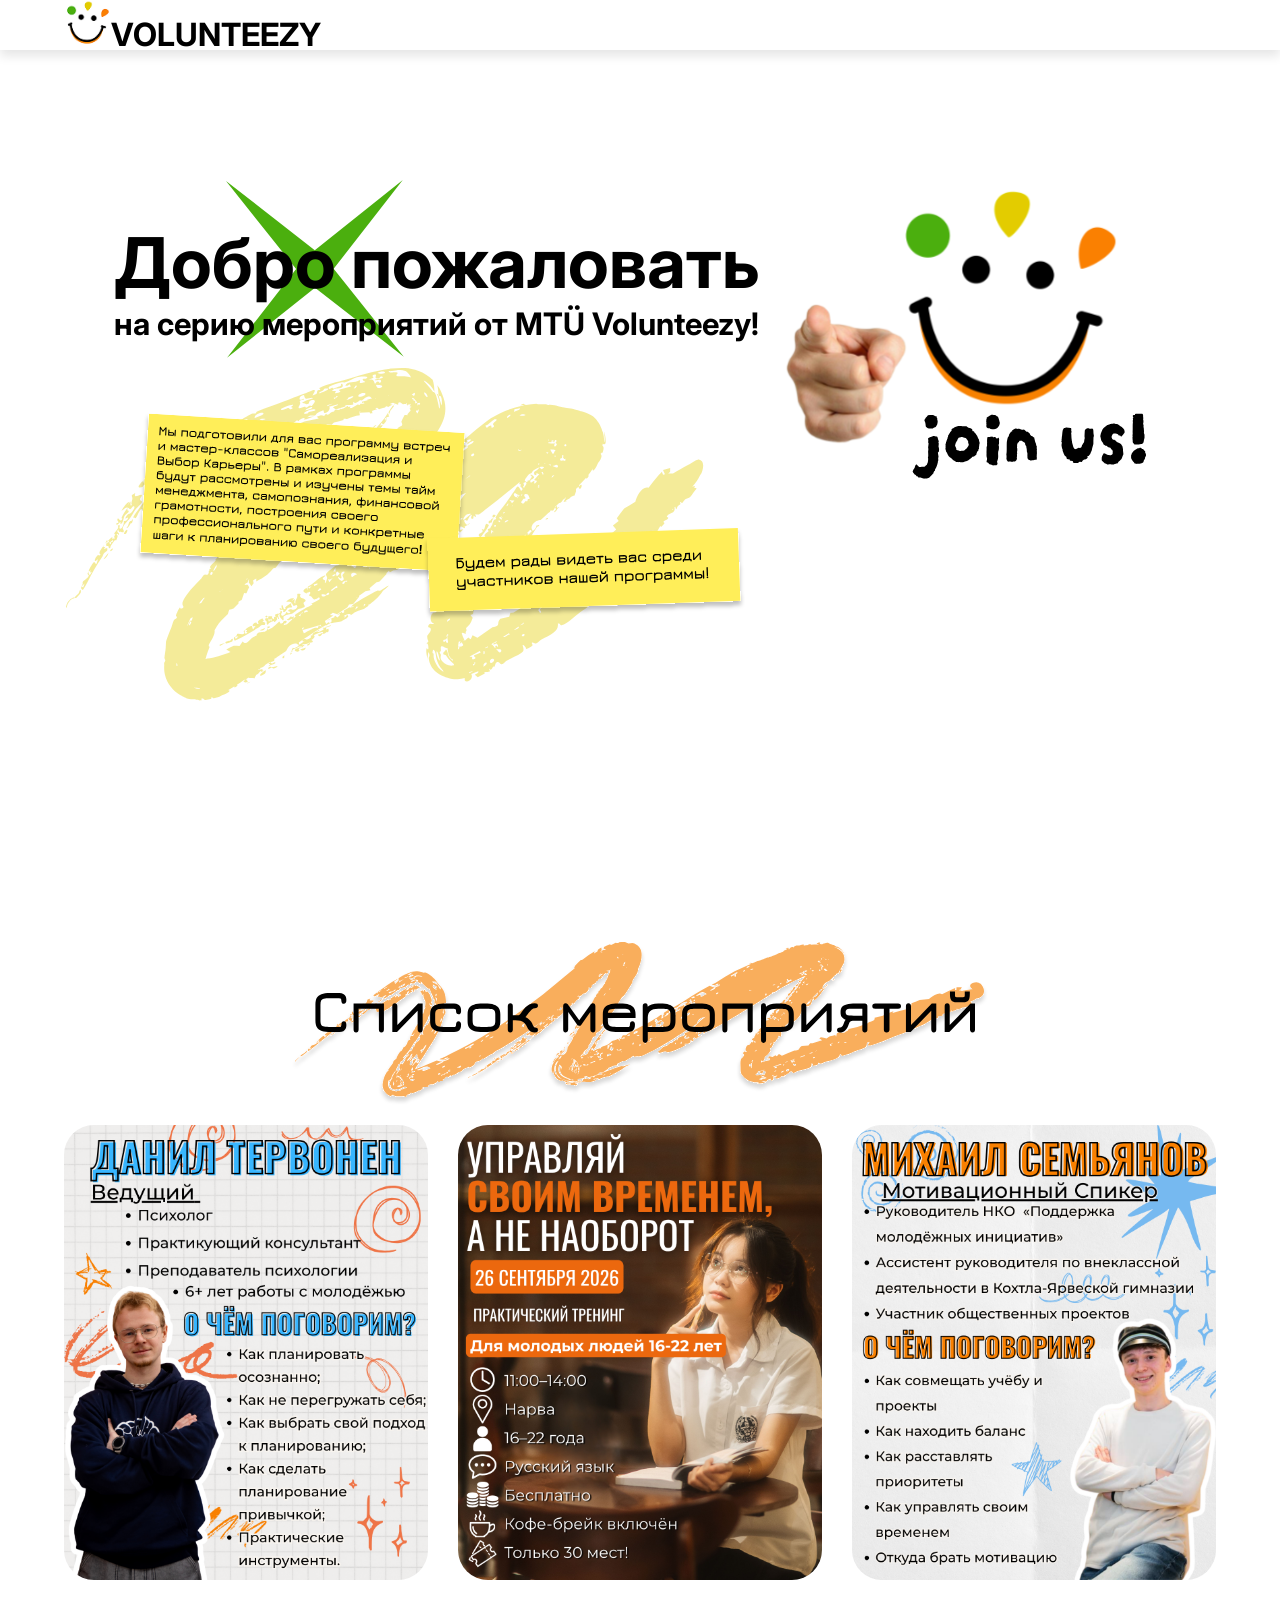
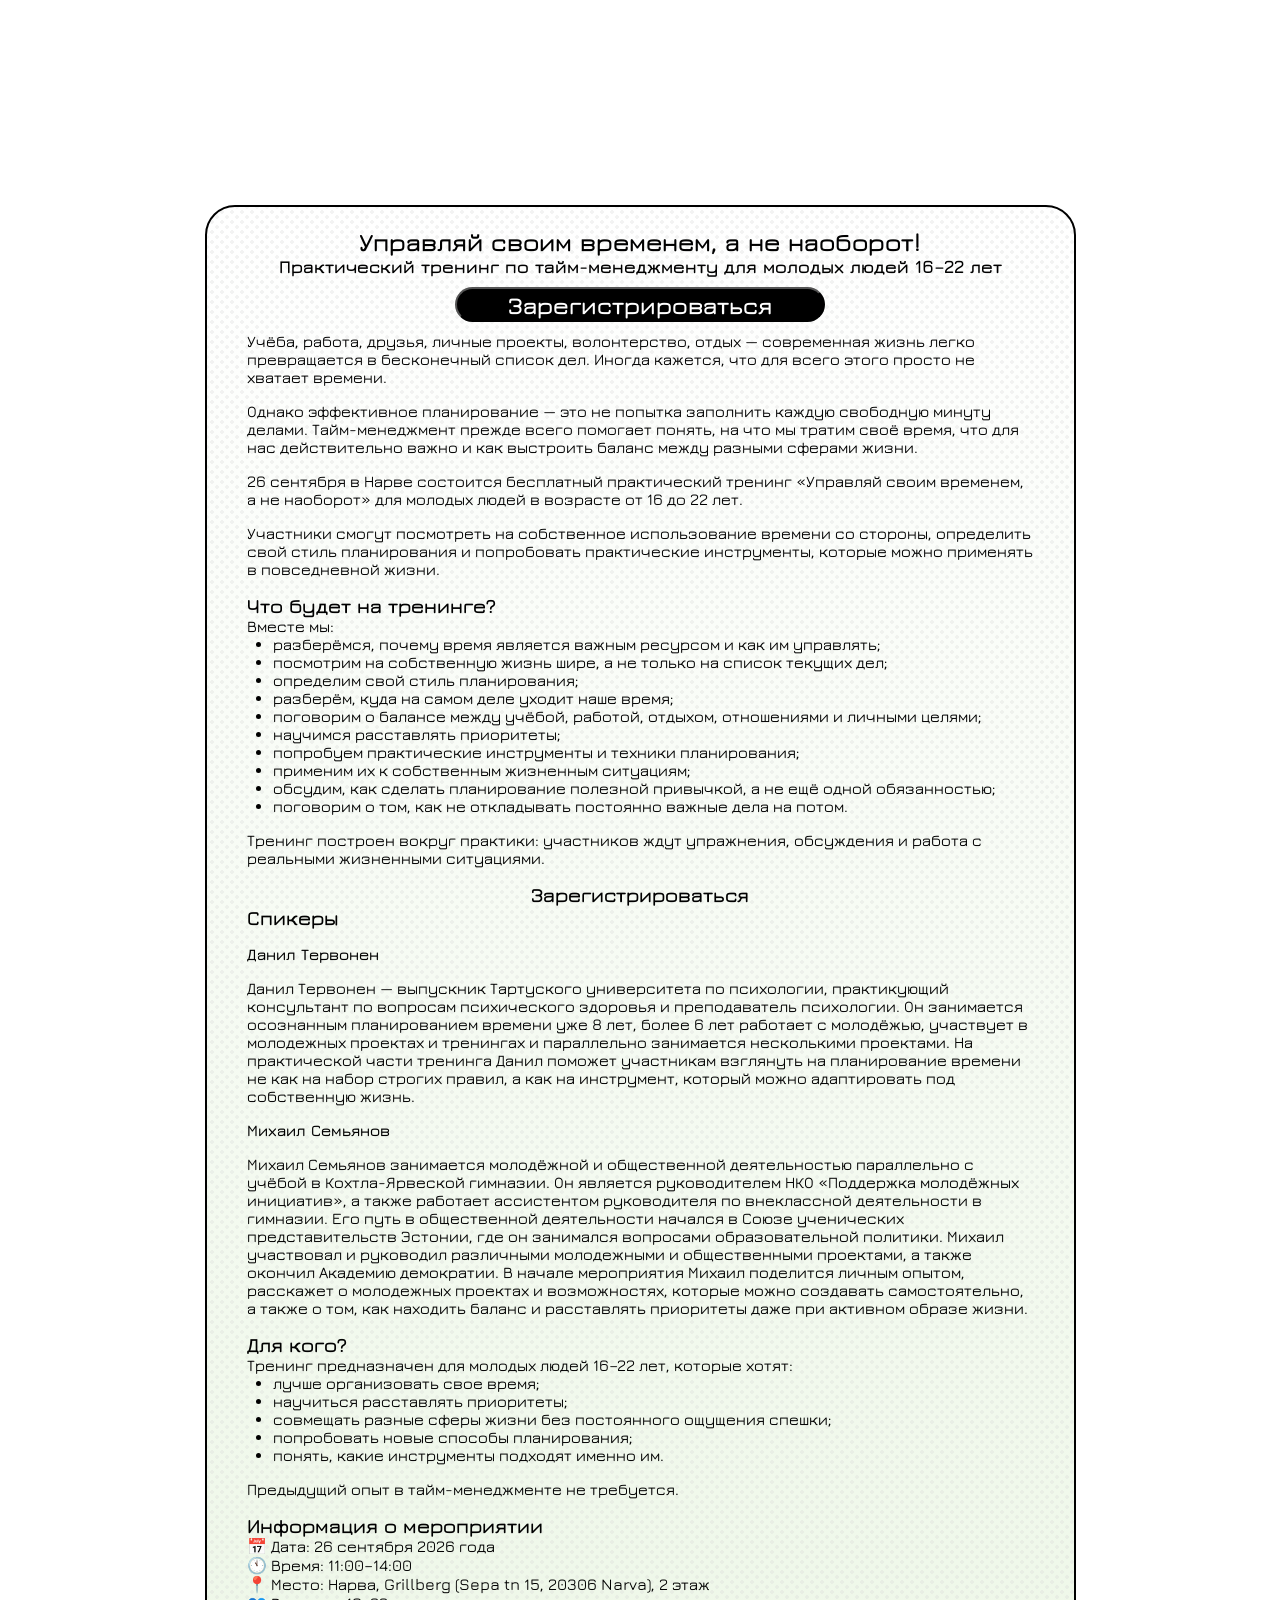
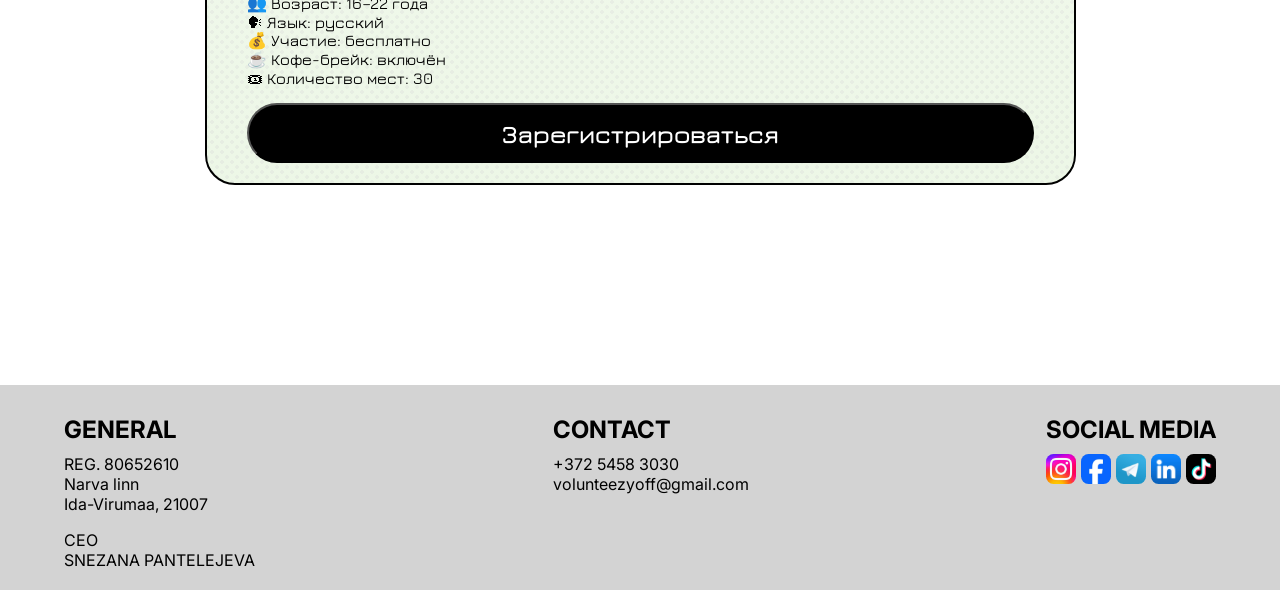
==== commit 8cbb0418: "Update index.html" ====
--- a/index.html
+++ b/index.html
@@ -19,7 +19,7 @@
         <div>
             <div class="title">
                 <h1>Добро пожаловать</h1>
-                <h3>на серию мероприятий от MTU Volunteezy!</h3>
+                <h3>на серию мероприятий от MTÜ Volunteezy!</h3>
                 <span class="star"><img src="img/Star 1.svg" alt=""></span>
                 <span class="textt"><img src="img/Frame.svg" alt=""></span>
             </div>
